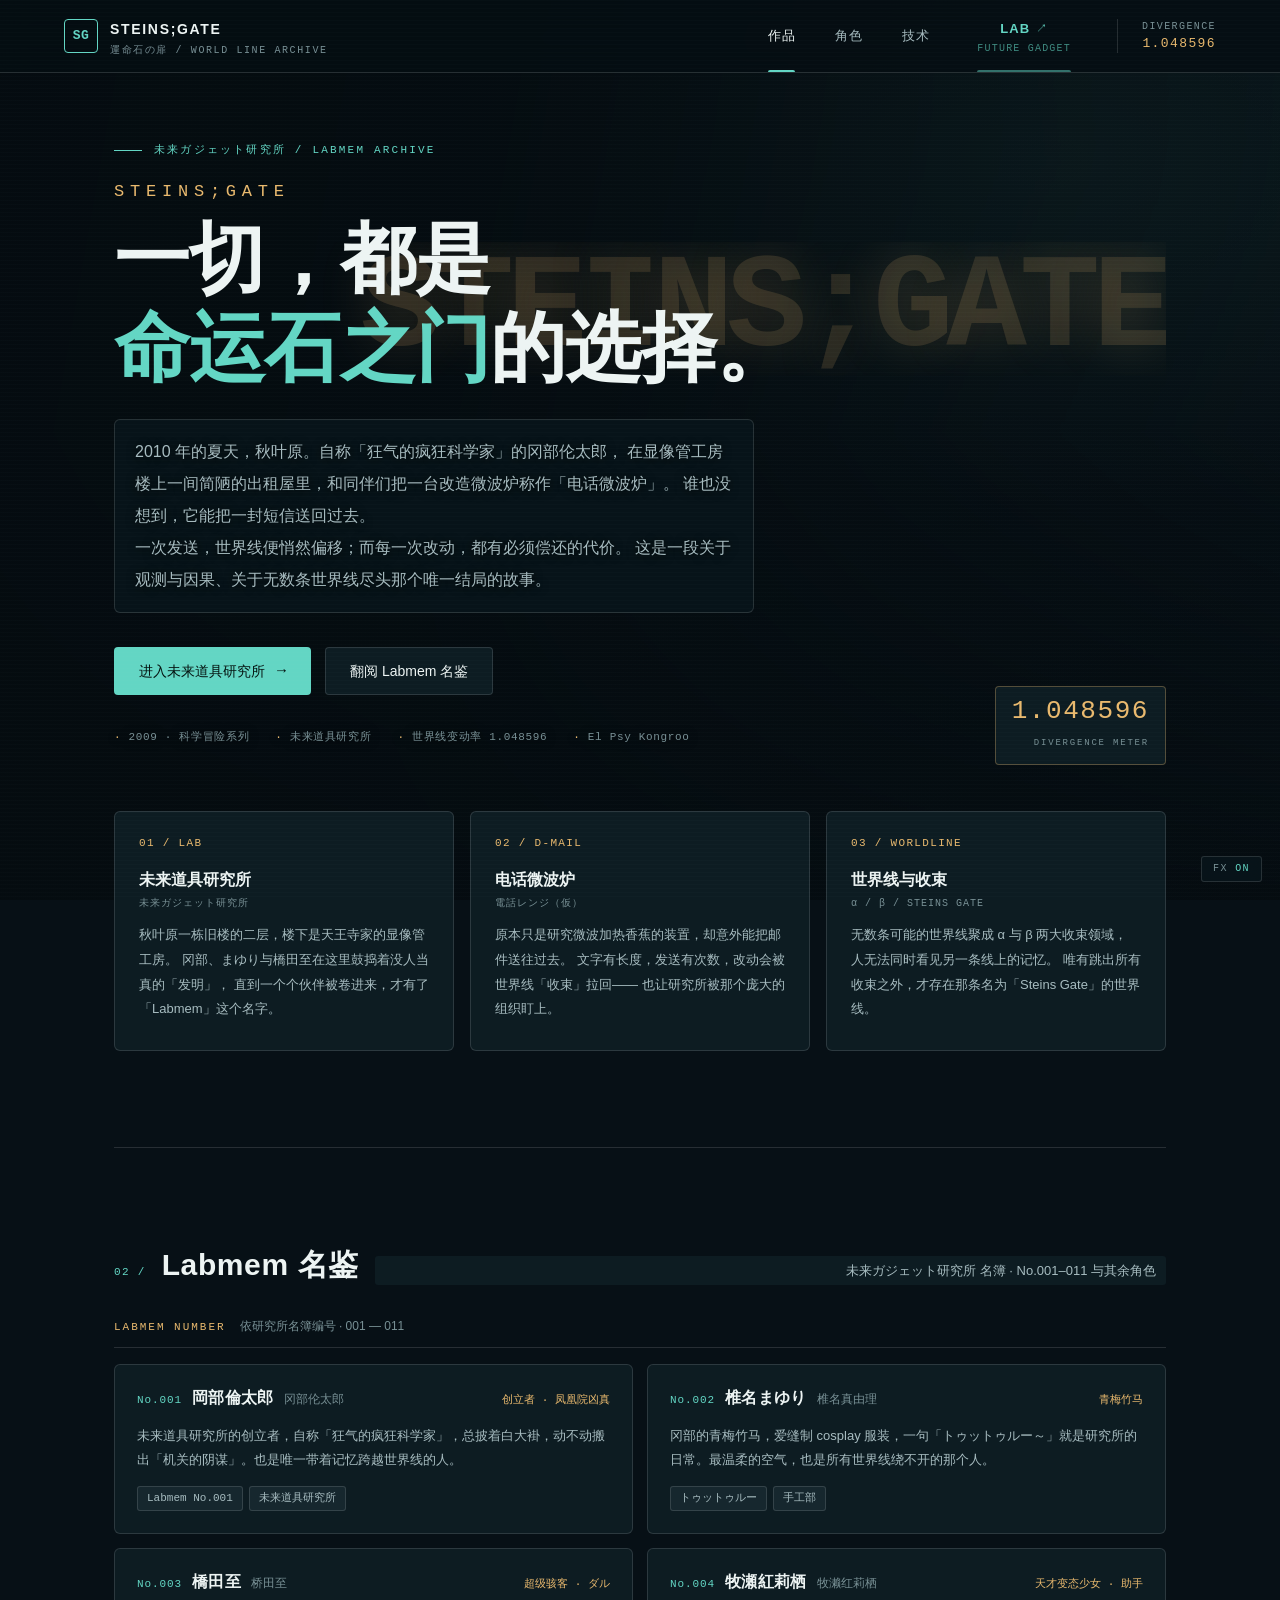
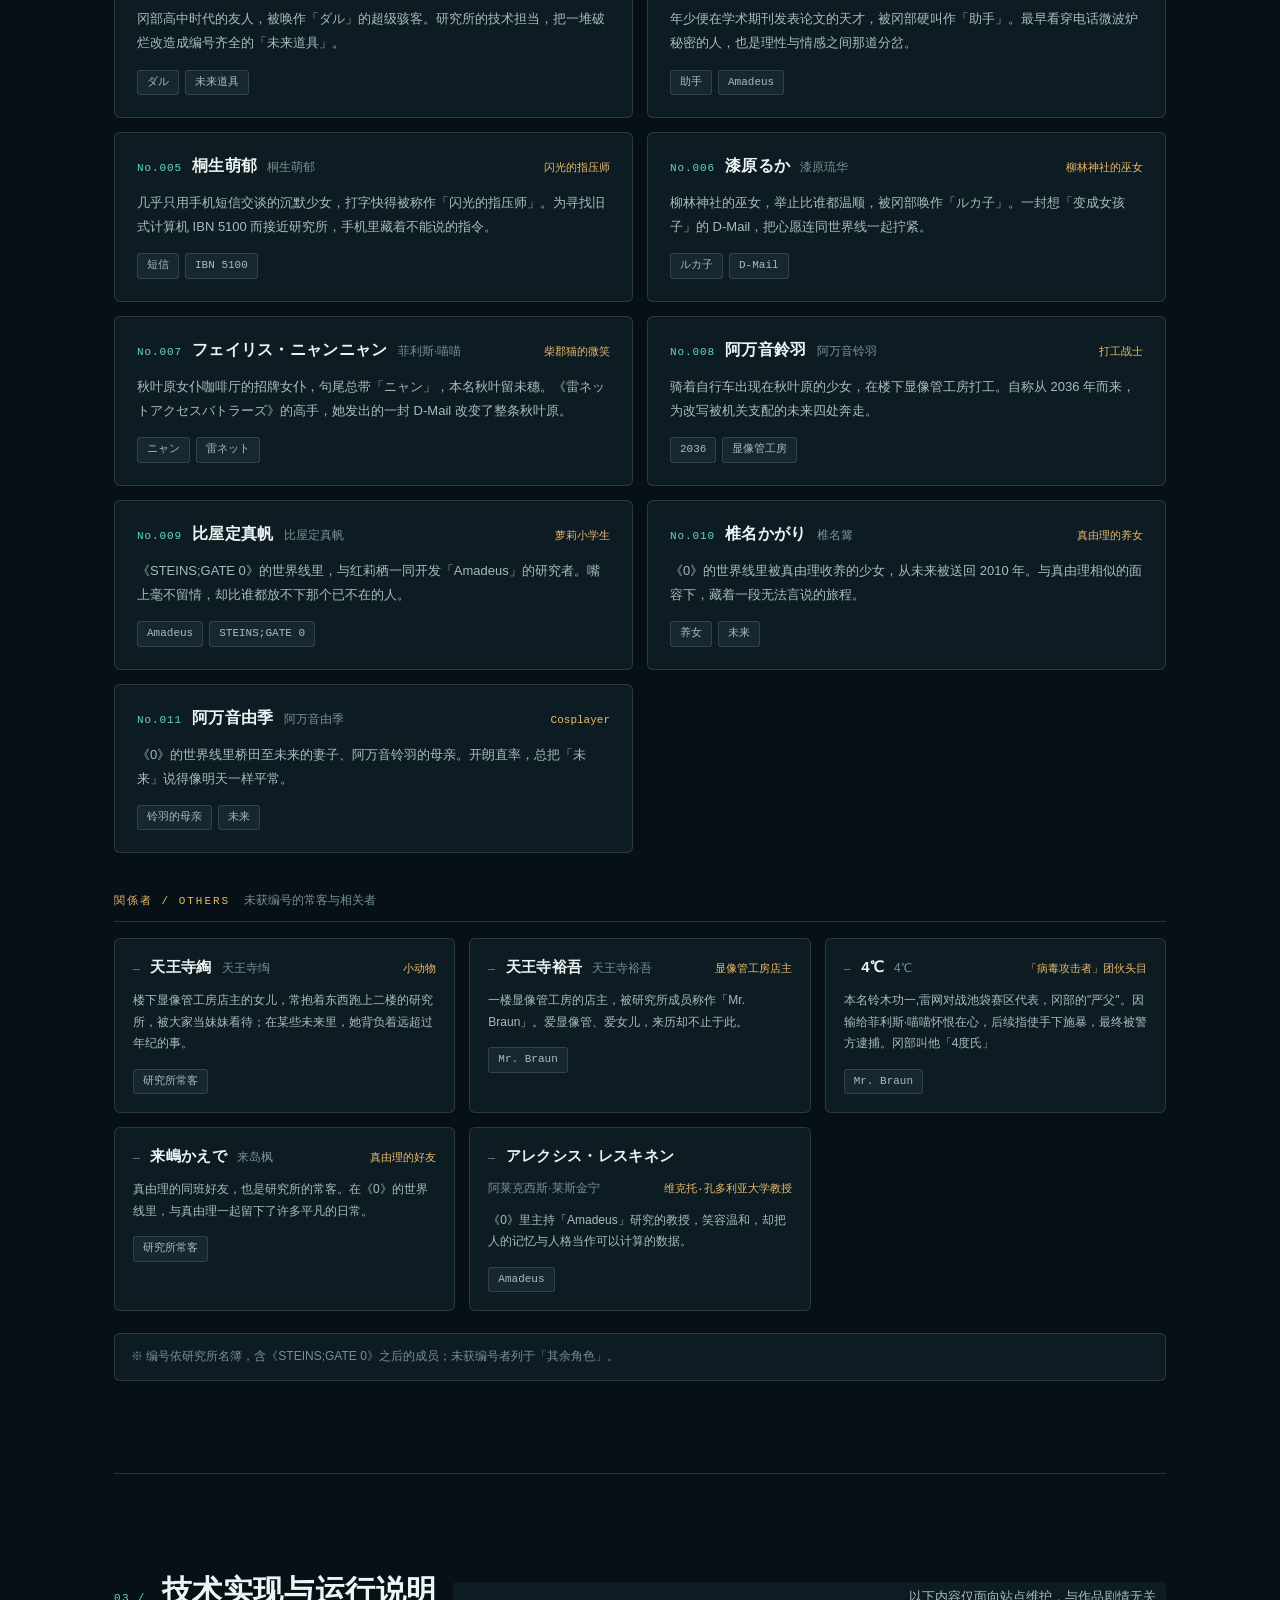
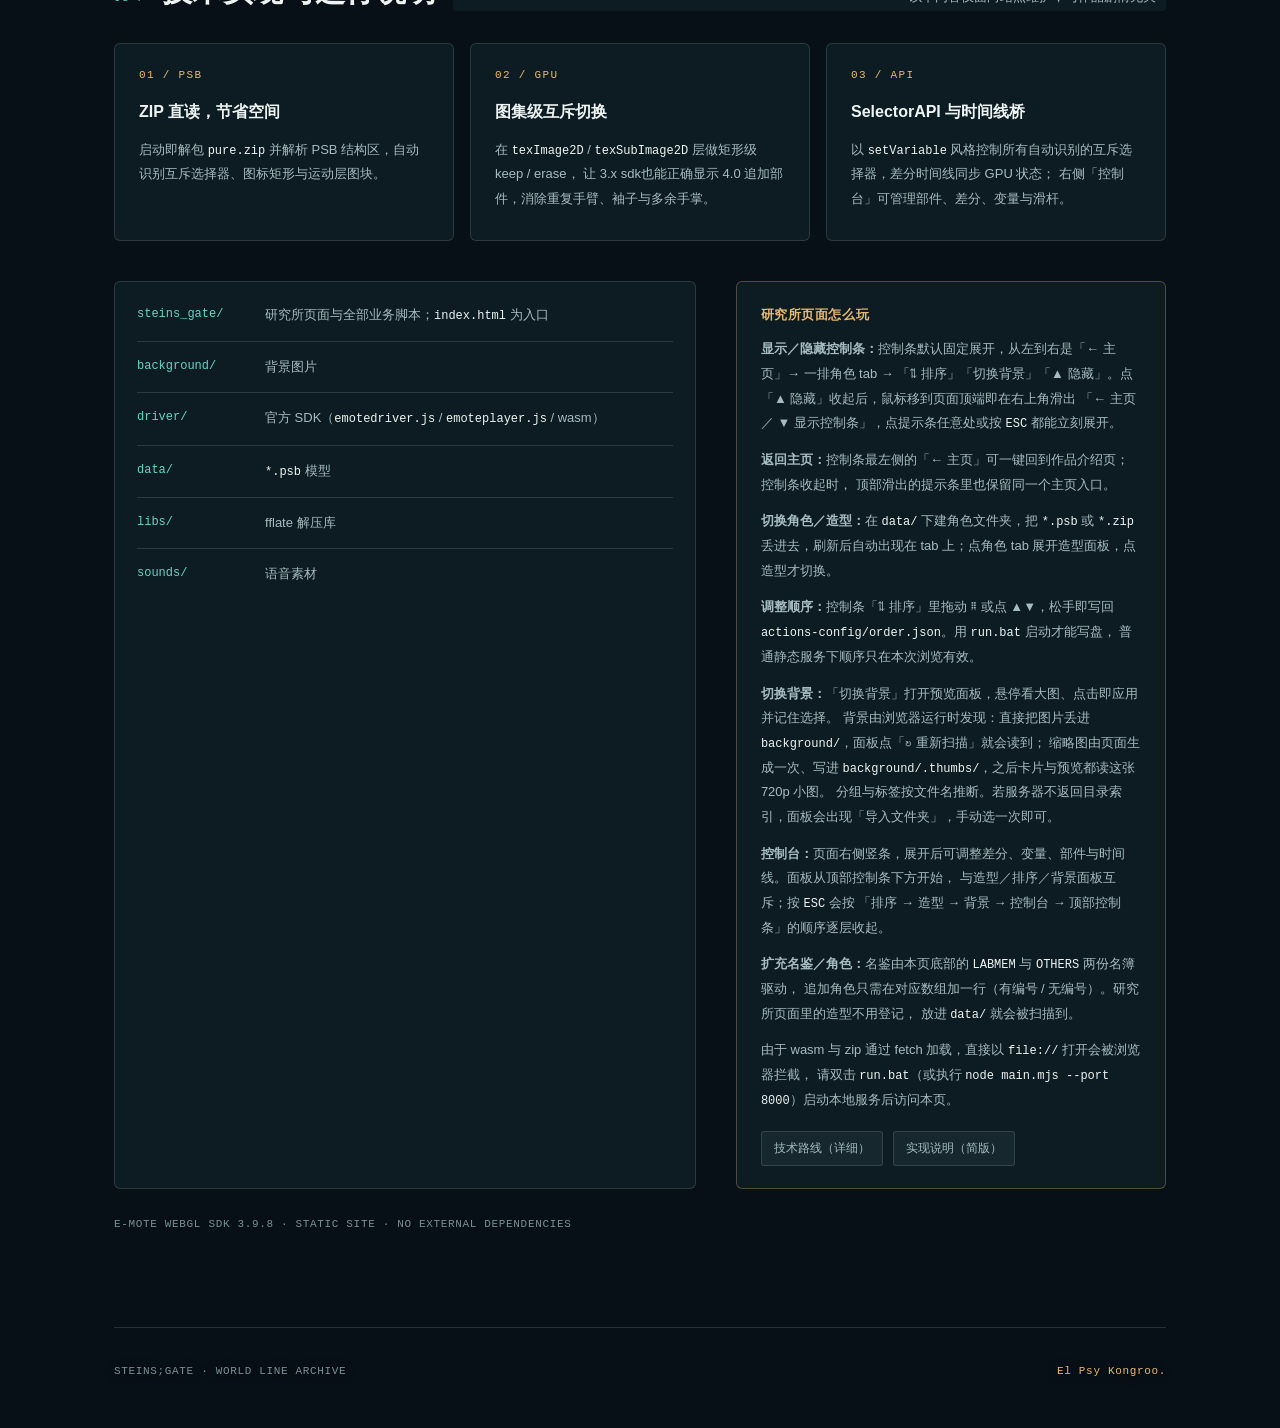
==== index.html @ 82cb4f20 "feat: 本地 Node 服务与背景磁盘缩略图，排序改为自动写盘 - 新增 main.mjs（零依赖）与 run.bat：静态托管 + GET/PUT /api/order、   GET /api/" ====
<!DOCTYPE html>
<html lang="zh-CN">
<head>
<meta charset="utf-8">
<meta name="viewport" content="width=device-width, initial-scale=1.0, viewport-fit=cover">
<meta name="description" content="STEINS;GATE 命运石之门 —— 未来道具研究所、世界线，与 Labmem 们的角色档案。">
<title>STEINS;GATE · 命运石之门 角色档案</title>
<link rel="icon" href="favicon.ico">
<link rel="stylesheet" href="static/css/style.css">
<link rel="stylesheet" href="static/css/fx.css">
</head>
<body>
<div class="backdrop" aria-hidden="true"></div>

<div class="shell">
  <header class="topbar">
    <a class="brand" href="#overview" aria-label="返回作品首页">
      <span class="brand-mark">SG</span>
      <span>
        <span class="brand-name">STEINS;GATE</span>
        <span class="brand-sub">運命石の扉 / WORLD LINE ARCHIVE</span>
      </span>
    </a>

    <nav class="tabs" aria-label="主导航">
      <a class="tab is-active" href="#overview" data-section="overview" aria-current="page">作品</a>
      <a class="tab" href="#characters" data-section="characters">角色</a>
      <a class="tab" href="#tech" data-section="tech">技术</a>
      <a class="tab tab--lab" href="steins_gate/index.html" title="推开门，走进未来道具研究所">
        <span class="tab-main">LAB <span class="arrow" aria-hidden="true">&#8599;</span></span>
        <span class="tab-en">FUTURE GADGET</span>
      </a>
    </nav>

    <div class="divergence" aria-hidden="true">DIVERGENCE<b>1.048596</b></div>
  </header>

  <main>
    <!-- ============ 作品 ============ -->
    <section id="overview" aria-labelledby="hero-title">
      <div class="hero">
        <div class="eyebrow">未来ガジェット研究所 / LABMEM ARCHIVE</div>
        <h1 id="hero-title"><span class="jp">STEINS;GATE</span>一切，都是<br><em>命运石之门</em>的选择。</h1>
        <p class="hero-lead">
          2010 年的夏天，秋叶原。自称「狂气的疯狂科学家」的冈部伦太郎，
          在显像管工房楼上一间简陋的出租屋里，和同伴们把一台改造微波炉称作「电话微波炉」。
          谁也没想到，它能把一封短信送回过去。<br>
          一次发送，世界线便悄然偏移；而每一次改动，都有必须偿还的代价。
          这是一段关于观测与因果、关于无数条世界线尽头那个唯一结局的故事。
        </p>
        <div class="hero-actions">
          <a class="btn btn-primary" href="steins_gate/index.html">
            进入未来道具研究所 <span class="arrow" aria-hidden="true">&#8594;</span>
          </a>
          <a class="btn btn-ghost" href="#characters">翻阅 Labmem 名鉴</a>
        </div>
        <div class="hero-meta">
          <span>2009 · 科学冒险系列</span><span>未来道具研究所</span>
          <span>世界线变动率 1.048596</span><span>El Psy Kongroo</span>
        </div>
        <div class="div-meter" aria-hidden="true"><b>1.048596</b><span>DIVERGENCE METER</span></div>
      </div>

      <div class="worldview" aria-label="世界观">
        <article class="card">
          <div class="card-no">01 / LAB</div>
          <h3>未来道具研究所</h3>
          <span class="jp-sub">未来ガジェット研究所</span>
          <p>秋叶原一栋旧楼的二层，楼下是天王寺家的显像管工房。
             冈部、まゆり与橋田至在这里鼓捣着没人当真的「发明」，
             直到一个个伙伴被卷进来，才有了「Labmem」这个名字。</p>
        </article>
        <article class="card">
          <div class="card-no">02 / D-MAIL</div>
          <h3>电话微波炉</h3>
          <span class="jp-sub">電話レンジ（仮）</span>
          <p>原本只是研究微波加热香蕉的装置，却意外能把邮件送往过去。
             文字有长度，发送有次数，改动会被世界线「收束」拉回——
             也让研究所被那个庞大的组织盯上。</p>
        </article>
        <article class="card">
          <div class="card-no">03 / WORLDLINE</div>
          <h3>世界线与收束</h3>
          <span class="jp-sub">α / β / STEINS GATE</span>
          <p>无数条可能的世界线聚成 α 与 β 两大收束领域，
             人无法同时看见另一条线上的记忆。
             唯有跳出所有收束之外，才存在那条名为「Steins Gate」的世界线。</p>
        </article>
      </div>
    </section>

    <!-- ============ 角色名鉴：Labmem Number + 其余角色 ============ -->
    <section id="characters" class="block" aria-labelledby="characters-title">
      <div class="sec-head">
        <span class="sec-idx">02 /</span>
        <h2 id="characters-title">Labmem 名鉴</h2>
        <p>未来ガジェット研究所 名簿 · No.001–011 与其余角色</p>
      </div>

      <div class="roster-group"><b>LABMEM NUMBER</b><span>依研究所名簿编号 · 001 — 011</span></div>
      <div class="roster" id="roster-labmem"></div>

      <div class="roster-group"><b>関係者 / OTHERS</b><span>未获编号的常客与相关者</span></div>
      <div class="roster roster--others" id="roster-others"></div>

      <p class="roster-note">※ 编号依研究所名簿，含《STEINS;GATE 0》之后的成员；未获编号者列于「其余角色」。</p>
      <noscript><p class="roster-note">名鉴需启用 JavaScript 才能展开。</p></noscript>
    </section>

    <!-- ============ 技术（站点说明全部集中在这里） ============ -->
    <section id="tech" class="block" aria-labelledby="tech-title">
      <div class="sec-head">
        <span class="sec-idx">03 /</span>
        <h2 id="tech-title">技术实现与运行说明</h2>
        <p>以下内容仅面向站点维护，与作品剧情无关</p>
      </div>

      <div class="tech-cards" aria-label="实现要点">
        <article class="card">
          <div class="card-no">01 / PSB</div>
          <h3>ZIP 直读，节省空间</h3>
          <p>启动即解包 <code>pure.zip</code> 并解析 PSB 结构区，自动识别互斥选择器、图标矩形与运动层图块。</p>
        </article>
        <article class="card">
          <div class="card-no">02 / GPU</div>
          <h3>图集级互斥切换</h3>
          <p>在 <code>texImage2D</code> / <code>texSubImage2D</code> 层做矩形级 keep / erase，
             让 3.x sdk也能正确显示 4.0 追加部件，消除重复手臂、袖子与多余手掌。</p>
        </article>
        <article class="card">
          <div class="card-no">03 / API</div>
          <h3>SelectorAPI 与时间线桥</h3>
          <p>以 <code>setVariable</code> 风格控制所有自动识别的互斥选择器，差分时间线同步 GPU 状态；
             右侧「控制台」可管理部件、差分、变量与滑杆。</p>
        </article>
      </div>

      <div class="tech-grid">
        <ul class="tech-list">
          <li><b>steins_gate/</b><span>研究所页面与全部业务脚本；<code>index.html</code> 为入口</span></li>
          <li><b>background/</b><span>背景图片</span></li>
          <li><b>driver/</b><span>官方 SDK（<code>emotedriver.js</code> / <code>emoteplayer.js</code> / wasm）</span></li>
          <li><b>data/</b><span><code>*.psb</code> 模型</span></li>
          <li><b>libs/</b><span>fflate 解压库</span></li>
          <li><b>sounds/</b><span>语音素材</span></li>
        </ul>
        <div class="note">
          <h3>研究所页面怎么玩</h3>
          <p><b>显示／隐藏控制条：</b>控制条默认固定展开，从左到右是「← 主页」→ 一排角色 tab →
            「⇅ 排序」「切换背景」「▲ 隐藏」。点「▲ 隐藏」收起后，鼠标移到页面顶端即在右上角滑出
            「← 主页 ／ ▼ 显示控制条」，点提示条任意处或按 <code>ESC</code> 都能立刻展开。</p>
          <p><b>返回主页：</b>控制条最左侧的「← 主页」可一键回到作品介绍页；控制条收起时，
             顶部滑出的提示条里也保留同一个主页入口。</p>
          <p><b>切换角色／造型：</b>在 <code>data/</code> 下建角色文件夹，把 <code>*.psb</code> 或 <code>*.zip</code>
             丢进去，刷新后自动出现在 tab 上；点角色 tab 展开造型面板，点造型才切换。</p>
          <p><b>调整顺序：</b>控制条「⇅ 排序」里拖动 ⠿ 或点 ▲▼，松手即写回
             <code>actions-config/order.json</code>。用 <code>run.bat</code> 启动才能写盘，
             普通静态服务下顺序只在本次浏览有效。</p>
          <p><b>切换背景：</b>「切换背景」打开预览面板，悬停看大图、点击即应用并记住选择。
             背景由浏览器运行时发现：直接把图片丢进 <code>background/</code>，面板点「↻ 重新扫描」就会读到；
             缩略图由页面生成一次、写进 <code>background/.thumbs/</code>，之后卡片与预览都读这张 720p 小图。
             分组与标签按文件名推断。若服务器不返回目录索引，面板会出现「导入文件夹」，手动选一次即可。</p>
          <p><b>控制台：</b>页面右侧竖条，展开后可调整差分、变量、部件与时间线。面板从顶部控制条下方开始，
             与造型／排序／背景面板互斥；按 <code>ESC</code> 会按
             「排序 → 造型 → 背景 → 控制台 → 顶部控制条」的顺序逐层收起。</p>
          <p><b>扩充名鉴／角色：</b>名鉴由本页底部的 <code>LABMEM</code> 与 <code>OTHERS</code> 两份名簿驱动，
             追加角色只需在对应数组加一行（有编号 / 无编号）。研究所页面里的造型不用登记，
             放进 <code>data/</code> 就会被扫描到。</p>
          <p>由于 wasm 与 zip 通过 fetch 加载，直接以 <code>file://</code> 打开会被浏览器拦截，
             请双击 <code>run.bat</code>（或执行 <code>node main.mjs --port 8000</code>）启动本地服务后访问本页。</p>
          <div class="doc-links">
            <a href="./docs/手臂姿势修复技术路线.md">技术路线（详细）</a>
            <a href="./docs/手臂姿势切换实现说明.md">实现说明（简版）</a>
          </div>
        </div>
      </div>
      <p class="tech-sign">E-MOTE WEBGL SDK 3.9.8 · STATIC SITE · NO EXTERNAL DEPENDENCIES</p>
    </section>
  </main>

  <footer>
    <span>STEINS;GATE · WORLD LINE ARCHIVE</span>
    <span class="quote">El Psy Kongroo.</span>
  </footer>
</div>


<!-- AMV 剪辑风格动效层：aria-hidden + pointer-events:none，不参与布局、不覆盖导航。
     不含任何页面加载即播放的闪帧 / 快切，刷新后画面保持静止。 -->
<div class="sg-fx" aria-hidden="true">
  <div class="sg-fx__scan"></div>
  <div class="sg-fx__beam"></div>
  <div class="sg-fx__loopword">WORLD LINE SHIFT // SIGNAL UNSTABLE</div>
</div>
<button class="sg-fx-toggle" id="sg-fx-toggle" type="button" aria-pressed="false"
        title="切换 FX 动效：关 / 开">FX <span>OFF</span></button>

<script src="static/js/main.js"></script>
<script src="static/js/fx.js"></script>
</body>
</html>
---- static/css/style.css ----
:root {
    --bg: #071016;
    --text: #edf4f3;
    --muted: #a7bcc0;
    --dim: #789095;
    --line: rgba(255, 255, 255, .13);
    --panel: #0d1c22;
    --panel-hover: #162b34;
    --accent: #63d6c4;
    --gold: #e9b96e;
    --mono: ui-monospace, SFMono-Regular, Consolas, "Liberation Mono", monospace;
    --sans: -apple-system, BlinkMacSystemFont, "Segoe UI", "PingFang SC", "Microsoft YaHei", sans-serif;
  }

  * { margin: 0; padding: 0; box-sizing: border-box; }
  html { scroll-behavior: smooth; }
  body {
    min-height: 100vh;
    background: var(--bg);
    color: var(--text);
    font-family: var(--sans);
    -webkit-font-smoothing: antialiased;
    line-height: 1.65;
  }
  a { color: inherit; text-decoration: none; }
  :focus-visible { outline: 2px solid var(--accent); outline-offset: 4px; border-radius: 3px; }

  /* 背景：未来道具研究所 */
  .backdrop { position: fixed; inset: 0; z-index: 0; pointer-events: none;
    background: url('../../steins_gate/background/background.jpg') center center / cover no-repeat; }
  .backdrop::after { content: ""; position: absolute; inset: 0;
    background:
      linear-gradient(100deg, rgba(5, 12, 16, .96) 0%, rgba(5, 12, 16, .89) 36%,
                      rgba(5, 12, 16, .58) 68%, rgba(5, 12, 16, .32) 100%),
      linear-gradient(to bottom, transparent 48%, rgba(5, 12, 16, .76) 100%),
      radial-gradient(1000px 560px at 82% 18%, rgba(99, 214, 196, .10), transparent 62%); }
  .shell { position: relative; z-index: 1; }

  /* ---------- 顶部导航 ---------- */
  .topbar {
    position: sticky; top: 0; z-index: 10;
    display: flex; align-items: center; gap: 28px;
    min-height: 72px; padding: 0 clamp(20px, 5vw, 64px);
    border-bottom: 1px solid var(--line);
    background: rgba(6, 14, 19, .82);
    backdrop-filter: blur(16px); -webkit-backdrop-filter: blur(16px);
  }
  .brand { display: flex; align-items: center; gap: 12px; flex: none; }
  .brand-mark {
    display: grid; place-items: center; width: 34px; height: 34px;
    border: 1px solid var(--accent); border-radius: 4px;
    color: var(--accent); font: 600 13px/1 var(--mono); letter-spacing: .04em;
  }
  .brand-name { font: 600 14px/1.15 var(--sans); letter-spacing: .12em; }
  .brand-sub { display: block; margin-top: 3px; color: var(--dim);
    font: 400 10px/1 var(--mono); letter-spacing: .16em; }

  .tabs { display: flex; align-items: stretch; gap: 4px; margin-left: auto; height: 72px; }
  .tab {
    position: relative; display: inline-flex; align-items: center; gap: 8px;
    padding: 0 18px; color: var(--muted); font-size: 13px; letter-spacing: .04em;
    white-space: nowrap; transition: color .2s ease, background .2s ease;
  }
  .tab:hover { color: var(--text); background: rgba(255, 255, 255, .045); }
  .tab.is-active { color: var(--text); }
  .tab.is-active::after {
    content: ""; position: absolute; left: 18px; right: 18px; bottom: 0; height: 2px;
    background: var(--accent); border-radius: 2px 2px 0 0;
  }
  .tab-en { font: 400 10px/1 var(--mono); letter-spacing: .1em; color: var(--dim); }
  /* LAB 入口：与「作品 / 角色 / 技术」同规格（全高、同 padding），
     英文副标作为小字放在 LAB 下方，仅用配色与底边区分，不再做成小胶囊按钮 */
  .tab--lab {
    margin-left: 8px; flex-direction: column; justify-content: center; gap: 4px;
    color: var(--accent);
  }
  .tab--lab::after {
    content: ""; position: absolute; left: 18px; right: 18px; bottom: 0; height: 2px;
    background: var(--accent); opacity: .5; border-radius: 2px 2px 0 0;
  }
  .tab--lab:hover { color: var(--accent); background: rgba(99, 214, 196, .09); }
  .tab--lab:hover::after { opacity: 1; }
  .tab--lab .tab-main { display: inline-flex; align-items: center; gap: 6px;
    font-size: 13px; font-weight: 600; letter-spacing: .08em; }
  .tab--lab .tab-en { color: rgba(99, 214, 196, .62); letter-spacing: .12em; }
  .tab--lab:hover .tab-en { color: rgba(99, 214, 196, .9); }
  .tab--lab .arrow { font: 400 11px/1 var(--mono); }
  .divergence { flex: none; padding-left: 24px; border-left: 1px solid var(--line);
    color: var(--dim); font: 400 10px/1.5 var(--mono); letter-spacing: .14em; text-align: right; }
  .divergence b { display: block; color: var(--gold); font-weight: 500; font-size: 13px; }

  /* ---------- 布局 ---------- */
  main { max-width: 1180px; margin: 0 auto; padding: 0 clamp(20px, 5vw, 64px); }
  section { scroll-margin-top: 96px; }
  .sec-head { display: flex; align-items: baseline; gap: 16px; flex-wrap: wrap; margin-bottom: 28px; }
  .sec-idx { color: var(--accent); font: 500 11px/1 var(--mono); letter-spacing: .12em; }
  .sec-head h2 { font-size: clamp(22px, 2.6vw, 30px); font-weight: 600; letter-spacing: .02em; }
  .sec-head p { flex: 1 1 280px; padding: 4px 10px; color: var(--muted); font-size: 13px;
    text-align: right; background: var(--panel); border-radius: 3px; }

  /* ---------- Hero ---------- */
  .hero { position: relative; min-height: min(74vh, 720px); display: flex; flex-direction: column;
    justify-content: center; padding: 72px 0 64px; }
  /* 黄色 STEINS;GATE 背景水印：沿袭旧版大号金色变动率数字的低透明度辉光 */
  .hero::before {
    content: "STEINS;GATE";
    position: absolute; left: 0; right: 0; top: 32%; transform: translateY(-50%);
    text-align: right; white-space: nowrap; overflow: hidden;
    font: 700 clamp(56px, 10.5vw, 152px)/1 var(--mono); letter-spacing: -.055em;
    color: rgba(233, 185, 110, .14);
    text-shadow: 0 0 52px rgba(233, 185, 110, .2);
    pointer-events: none; user-select: none; z-index: 0;
  }
  .hero > * { position: relative; z-index: 1; }
  @media (max-width: 720px) {
    .hero::before { top: 36%; font-size: clamp(40px, 12vw, 68px); color: rgba(233, 185, 110, .11); }
  }
  .eyebrow { display: flex; align-items: center; gap: 12px; margin-bottom: 24px;
    color: var(--accent); font: 500 11px/1 var(--mono); letter-spacing: .2em; }
  .eyebrow::before { content: ""; width: 28px; height: 1px; background: var(--accent); }
  .hero h1 { max-width: 780px; font-size: clamp(38px, 6.2vw, 76px); line-height: 1.18;
    font-weight: 650; letter-spacing: -.01em; }
  .hero h1 em { font-style: normal; color: var(--accent); }
  .hero h1 .jp { display: block; margin-bottom: 10px; color: var(--gold);
    font: 500 clamp(13px, 1.5vw, 17px)/1.4 var(--mono); letter-spacing: .34em; }
  .hero-lead { max-width: 640px; margin-top: 26px; color: var(--muted);
    font-size: clamp(14px, 1.4vw, 16px); line-height: 2;
    padding: 16px 20px; border: 1px solid var(--line); border-radius: 6px;
    background: rgba(9, 21, 27, .88); text-shadow: 0 1px 10px rgba(0, 0, 0, .9); }
  .hero-actions { display: flex; flex-wrap: wrap; gap: 14px; margin-top: 34px; }
  .btn { display: inline-flex; align-items: center; gap: 12px; min-height: 48px; padding: 0 24px;
    border: 1px solid transparent; border-radius: 4px; font-size: 14px; font-weight: 500;
    transition: transform .2s ease, background .2s ease, border-color .2s ease; }
  .btn:hover { transform: translateY(-2px); }
  .btn-primary { background: var(--accent); color: #04120f; }
  .btn-primary:hover { background: #7fe6d6; }
  .btn-ghost { border-color: var(--line); color: var(--text); background: var(--panel); }
  .btn-ghost:hover { background: var(--panel-hover); border-color: rgba(255, 255, 255, .3); }
  .btn .arrow { font: 400 15px/1 var(--mono); }
  .hero-meta { display: flex; flex-wrap: wrap; gap: 10px 26px; margin-top: 34px;
    color: var(--dim); font: 400 11px/1.6 var(--mono); letter-spacing: .06em;
    text-shadow: 0 1px 10px rgba(0, 0, 0, .9); }
  .hero-meta span::before { content: "· "; color: var(--gold); }
  .div-meter { position: absolute; right: 0; bottom: 46px; pointer-events: none;
    padding: 10px 16px; border: 1px solid rgba(233, 185, 110, .32); border-radius: 4px;
    background: var(--panel); text-align: right; user-select: none; }
  .div-meter b { display: block; color: var(--gold); font: 400 26px/1.15 var(--mono);
    letter-spacing: .06em; }
  .div-meter span { color: var(--dim); font: 400 9px/2 var(--mono); letter-spacing: .2em; }

  /* ---------- 世界观卡 ---------- */
  .worldview { display: grid; grid-template-columns: repeat(3, minmax(0, 1fr)); gap: 16px;
    padding-bottom: 96px; border-bottom: 1px solid var(--line); }
  .card { padding: 26px 24px 28px; border: 1px solid var(--line); border-radius: 6px;
    background: var(--panel); transition: background .2s ease, transform .2s ease; }
  .card:hover { background: var(--panel-hover); transform: translateY(-3px); }
  .card-no { color: var(--gold); font: 500 11px/1 var(--mono); letter-spacing: .12em; }
  .card h3 { margin: 18px 0 12px; font-size: 16px; font-weight: 600; }
  .card .jp-sub { display: block; margin: -8px 0 12px; color: var(--dim);
    font: 400 10px/1.4 var(--mono); letter-spacing: .1em; }
  .card p { color: var(--muted); font-size: 13px; line-height: 1.9; }

  /* ---------- 角色名鉴：Labmem Number + 其余角色 ---------- */
  .block { padding: 92px 0; border-bottom: 1px solid var(--line); }
  .roster-group { display: flex; align-items: baseline; gap: 14px; flex-wrap: wrap;
    margin: 4px 0 16px; padding-bottom: 10px; border-bottom: 1px solid var(--line); }
  .roster-group b { color: var(--gold); font: 500 11px/1 var(--mono); letter-spacing: .18em; }
  .roster-group span { color: var(--dim); font-size: 12px; }
  .roster { display: grid; grid-template-columns: repeat(2, minmax(0, 1fr)); gap: 14px;
    margin-bottom: 38px; }
  .roster--others { grid-template-columns: repeat(3, minmax(0, 1fr)); margin-bottom: 22px; }
  .chara { position: relative; padding: 20px 22px 22px;
    border: 1px solid var(--line); border-radius: 6px; background: var(--panel); }
  .chara-head { display: flex; align-items: baseline; gap: 10px; flex-wrap: wrap; }
  .chara-no { color: var(--accent); font: 500 11px/1 var(--mono); letter-spacing: .08em; }
  .chara-no.is-other { color: var(--dim); }
  .chara-name { font-size: 16px; font-weight: 600; letter-spacing: .02em; }
  .chara-cn { color: var(--dim); font-size: 12px; }
  .chara-role { margin-left: auto; color: var(--gold);
    font: 400 11px/1.8 var(--mono); }
  .chara p { margin-top: 12px; color: var(--muted); font-size: 13px; line-height: 1.85; }
  .chara--compact { padding: 16px 18px 18px; }
  .chara--compact .chara-name { font-size: 15px; }
  .chara--compact p { font-size: 12px; line-height: 1.8; margin-top: 10px; }
  .chara-tags { display: flex; flex-wrap: wrap; gap: 6px; margin-top: 14px; }
  .chip { padding: 4px 9px; border: 1px solid var(--line); border-radius: 3px;
    color: var(--muted); font: 400 11px/1.4 var(--mono); background: #16272e; }
  .roster-note { padding: 12px 16px; border: 1px solid var(--line); border-radius: 6px;
    background: var(--panel); color: var(--dim); font-size: 12px; line-height: 1.8; }

  /* ---------- 技术区（所有技术信息集中于此） ---------- */
  .tech-cards { display: grid; grid-template-columns: repeat(3, minmax(0, 1fr)); gap: 16px;
    margin-bottom: 40px; }
  .tech-grid { display: grid; grid-template-columns: 1.15fr .85fr; gap: 40px; }
  .tech-list { list-style: none; padding: 8px 22px; border: 1px solid var(--line);
    border-radius: 6px; background: var(--panel); }
  .tech-list li { display: flex; gap: 16px; padding: 14px 0; border-bottom: 1px solid var(--line);
    font-size: 13px; }
  .tech-list li:last-child { border-bottom: none; }
  .tech-list b { flex: none; width: 112px; color: var(--accent); font: 500 12px/1.8 var(--mono); }
  .tech-list span { color: var(--muted); }
  .tech-list code { color: var(--text); font: 400 12px/1.8 var(--mono); }
  .note { padding: 22px 24px; border: 1px solid rgba(233, 185, 110, .3); border-radius: 6px;
    background: var(--panel); }
  .note h3 { color: var(--gold); font-size: 13px; font-weight: 600; letter-spacing: .04em; }
  .note p { margin-top: 12px; color: var(--muted); font-size: 13px; line-height: 1.9; }
  .note code, .card code { color: var(--text); font: 400 12px/1.8 var(--mono); }
  .doc-links { display: flex; flex-wrap: wrap; gap: 10px; margin-top: 18px; }
  .doc-links a { padding: 7px 12px; border: 1px solid var(--line); border-radius: 3px;
    color: var(--muted); font-size: 12px; background: #16272e;
    transition: color .2s ease, border-color .2s ease; }
  .doc-links a:hover { color: var(--accent); border-color: rgba(99, 214, 196, .5); }
  .tech-sign { margin-top: 26px; color: var(--dim);
    font: 400 11px/1.8 var(--mono); letter-spacing: .06em; }

  /* ---------- Footer ---------- */
  footer { display: flex; flex-wrap: wrap; gap: 12px 30px; justify-content: space-between;
    max-width: 1180px; margin: 0 auto; padding: 34px clamp(20px, 5vw, 64px) 46px;
    color: var(--dim); font: 400 11px/1.8 var(--mono); letter-spacing: .06em;
    text-shadow: 0 1px 10px rgba(0, 0, 0, .9); }
  footer .quote { color: var(--gold); }

  /* ---------- 动效与响应式 ---------- */
  @keyframes rise { from { opacity: 0; transform: translateY(14px); } to { opacity: 1; transform: none; } }
  .hero > * { animation: rise .65s cubic-bezier(.2, .7, .3, 1) both; }
  .hero > :nth-child(2) { animation-delay: .08s; }
  .hero > :nth-child(3) { animation-delay: .16s; }
  .hero > :nth-child(4) { animation-delay: .24s; }
  .hero > :nth-child(5) { animation-delay: .32s; }

  @media (max-width: 980px) {
    .divergence, .div-meter { display: none; }
    .worldview, .tech-cards { grid-template-columns: 1fr; }
    .roster--others { grid-template-columns: repeat(2, minmax(0, 1fr)); }
    .tech-grid { grid-template-columns: 1fr; gap: 28px; }
    .sec-head p { text-align: left; }
  }
  @media (max-width: 720px) {
    .topbar { gap: 12px; min-height: 64px; padding: 0 18px; flex-wrap: wrap; }
    .tabs { height: 52px; width: 100%; margin-left: 0; overflow-x: auto; order: 3; }
    .tab { padding: 0 13px; font-size: 12px; }
    .tab.is-active::after { left: 13px; right: 13px; }
    .tab--lab { margin-left: 4px; gap: 2px; }
    .tab--lab::after { left: 13px; right: 13px; }
    .tab--lab .tab-main { font-size: 12px; }
    .tab--lab .tab-en { font-size: 9px; }
    .brand-sub { display: none; }
    .hero { min-height: auto; padding: 64px 0 52px; }
    .roster, .roster--others { grid-template-columns: 1fr; }
    .chara-role { margin-left: 0; }
    .block { padding: 64px 0; }
    .worldview { padding-bottom: 64px; }
    section { scroll-margin-top: 128px; }
  }
  @media (prefers-reduced-motion: reduce) {
    html { scroll-behavior: auto; }
    .hero > * { animation: none; }
    * { transition-duration: .01ms !important; }
  }
---- static/css/fx.css ----
/* ============================================================
     AMV 剪辑风格动效层（纯叠加，不进入文档流、不改导航与内容结构）
     仅在 html.sg-fx-on 下生效：JS 依据 prefers-reduced-motion 与用户开关加类。
     刻意不做「页面加载即播放」的闪帧 / 快切：刷新后画面保持静止，
     效果只由用户交互触发 —— 滚动「剪入」、切章节的 RGB 分离、
     变动率数字抖动、按钮 hover 擦除。
     ============================================================ */
  .sg-fx { position: fixed; inset: 0; z-index: 6; overflow: hidden; pointer-events: none; }
  html:not(.sg-fx-on) .sg-fx { display: none; }
  .sg-fx > * { position: absolute; }

  /* CRT 扫描线 + 缓慢扫光：压到不干扰正文阅读的强度 */
  .sg-fx__scan { inset: 0; opacity: .5;
    background: repeating-linear-gradient(to bottom,
      rgba(180, 245, 240, .035) 0 1px, transparent 1px 4px); }
  .sg-fx__beam { left: 0; right: 0; top: -24vh; height: 24vh;
    background: linear-gradient(to bottom, transparent, rgba(99, 214, 196, .07), transparent);
    animation: sg-beam 9s linear infinite; }
  @keyframes sg-beam { to { transform: translateY(140vh); } }

  /* 周期性 glitch：标题 RGB 分离、金色水印错位、变动率数字抖动 */
  .sg-fx__loopword { right: clamp(18px, 5vw, 70px); bottom: 12%;
    font: 500 11px/1 var(--mono); letter-spacing: .34em;
    color: rgba(99, 214, 196, .85); opacity: 0; }
  html.sg-glitch .sg-fx__loopword { animation: sg-loopword .24s steps(1, end) both; }
  @keyframes sg-loopword {
    0%, 100% { opacity: 0; transform: translateX(10px); }
    25% { opacity: .85; transform: translateX(-4px); }
    60% { opacity: .6; transform: none; }
  }
  html.sg-glitch .hero h1 {
    text-shadow: -4px 0 rgba(255, 72, 96, .62), 4px 0 rgba(72, 224, 255, .58); }
  html.sg-glitch .hero::before { animation: sg-wm-glitch .24s steps(1, end) both; }
  @keyframes sg-wm-glitch {
    0%, 100% { transform: translateY(-50%); text-shadow: 0 0 52px rgba(233, 185, 110, .2); }
    25% { transform: translate(-8px, -50%);
          text-shadow: -8px 0 rgba(255, 72, 96, .35), 8px 0 rgba(72, 224, 255, .3); }
    60% { transform: translate(6px, -50%);
          text-shadow: 5px 0 rgba(255, 72, 96, .28), -5px 0 rgba(72, 224, 255, .24); }
  }
  html.sg-glitch .div-meter b { color: #fff;
    text-shadow: 0 0 14px rgba(233, 185, 110, .8); }

  /* 滚动「剪入」：卡片按同组顺序错峰切入，动画结束后移除类以恢复 hover 变换 */
  html.sg-fx-on .fx-reveal { opacity: 0; }
  html.sg-fx-on .fx-reveal.is-in {
    animation: sg-cut-in .5s cubic-bezier(.16, .9, .3, 1) both;
    animation-delay: var(--fx-d, 0ms); }
  @keyframes sg-cut-in {
    0% { opacity: 0; clip-path: inset(0 0 100% 0);
         transform: translate3d(-12px, 16px, 0) skewX(-1.5deg); }
    55% { opacity: 1; clip-path: inset(0 0 0 0); }
    100% { opacity: 1; clip-path: inset(0 0 0 0); transform: none; }
  }
  /* 按钮 hover 加一道横向擦除闪帧（仅按钮区域，不铺满屏幕） */
  html.sg-fx-on .btn { position: relative; overflow: hidden; }
  html.sg-fx-on .btn::after { content: ""; position: absolute; inset: 0;
    background: rgba(255, 255, 255, .32); opacity: 0; transform: translateX(-110%);
    pointer-events: none; }
  html.sg-fx-on .btn:hover::after { animation: sg-btn-sweep .32s ease-out both; }
  @keyframes sg-btn-sweep {
    0% { opacity: .55; transform: translateX(-110%); }
    100% { opacity: 0; transform: translateX(110%); }
  }

  /* 右下角开关：关 / 开 两态，默认尊重系统减少动态效果设置 */
  .sg-fx-toggle { position: fixed; right: 18px; bottom: 18px; z-index: 11;
    padding: 7px 11px; border: 1px solid var(--line); border-radius: 3px;
    background: rgba(9, 21, 27, .82); color: var(--dim); cursor: pointer;
    font: 400 10px/1 var(--mono); letter-spacing: .14em;
    -webkit-backdrop-filter: blur(8px); backdrop-filter: blur(8px);
    transition: color .2s ease, border-color .2s ease; }
  .sg-fx-toggle:hover { color: var(--accent); border-color: rgba(99, 214, 196, .5); }
  .sg-fx-toggle span { color: var(--accent); }
  .sg-fx-toggle[aria-pressed="false"] span { color: var(--dim); }
  @media (max-width: 720px) { .sg-fx-toggle { right: 12px; bottom: 12px; } }
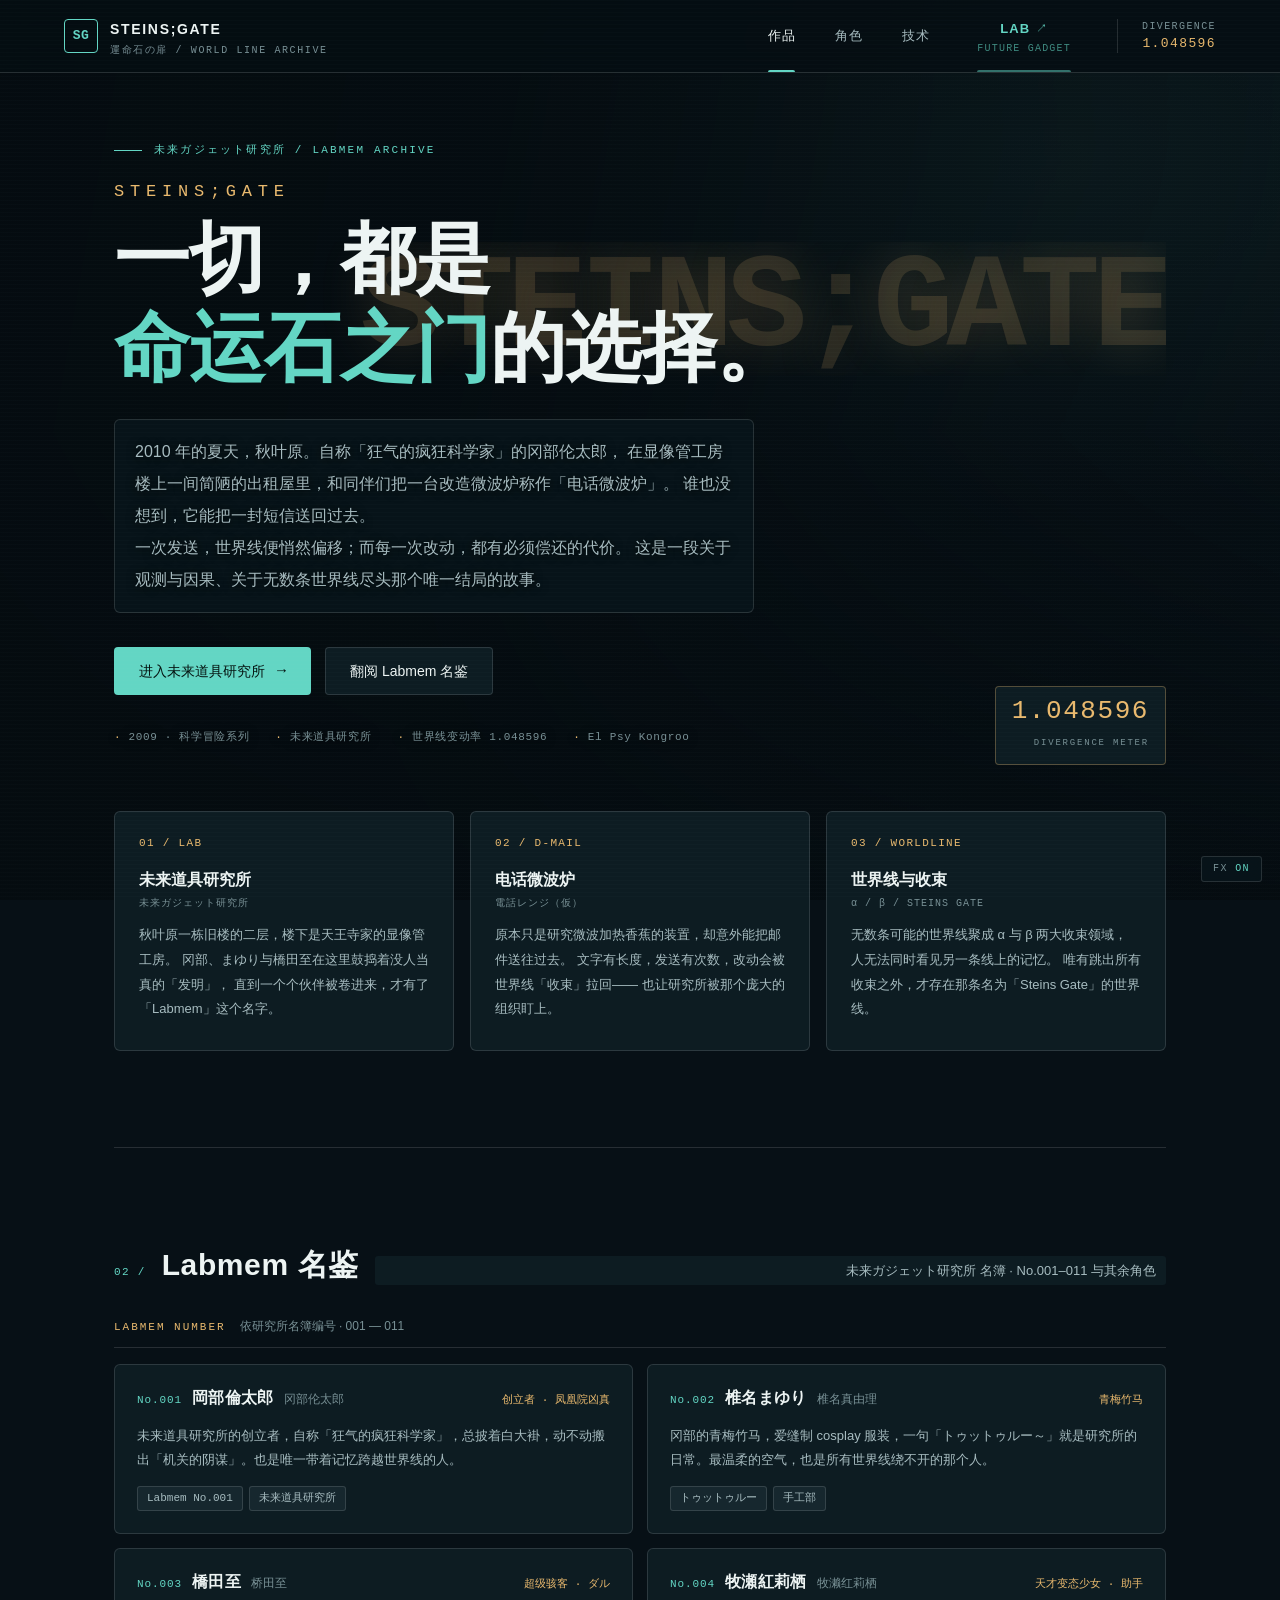
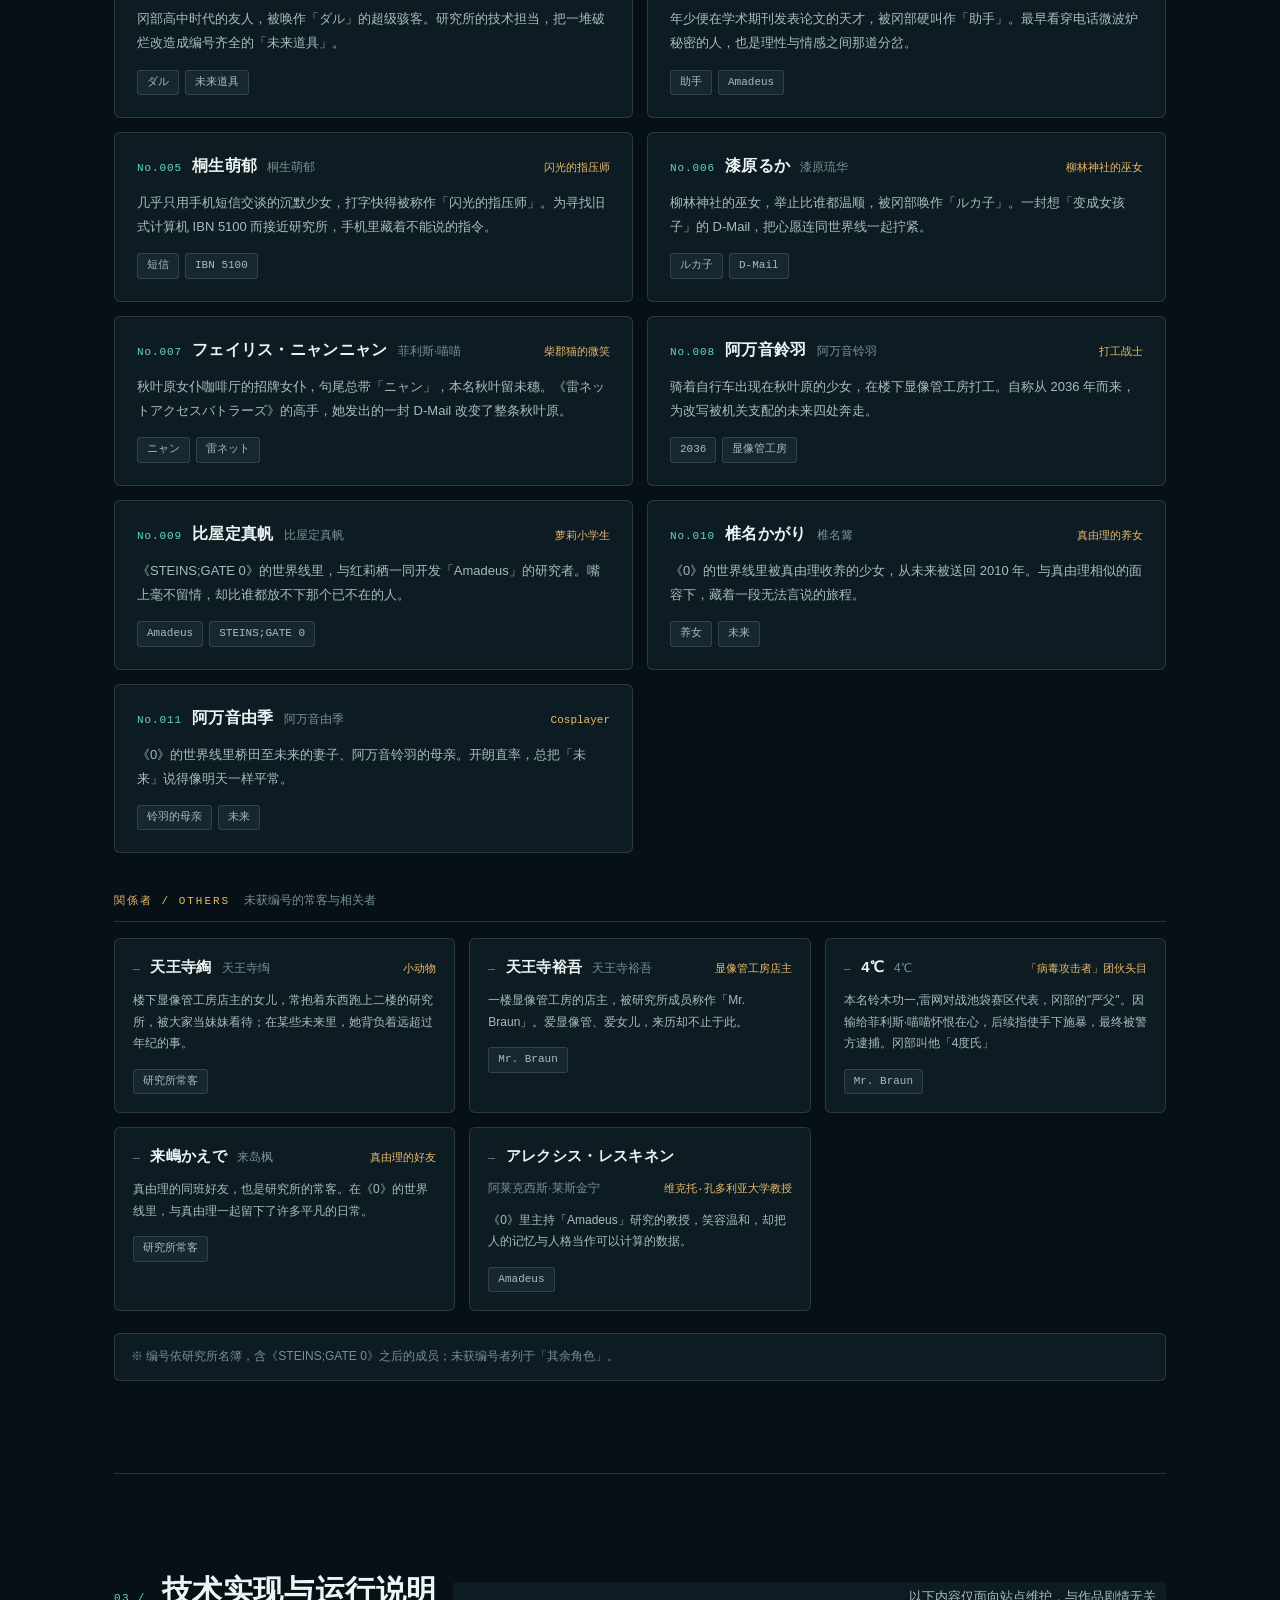
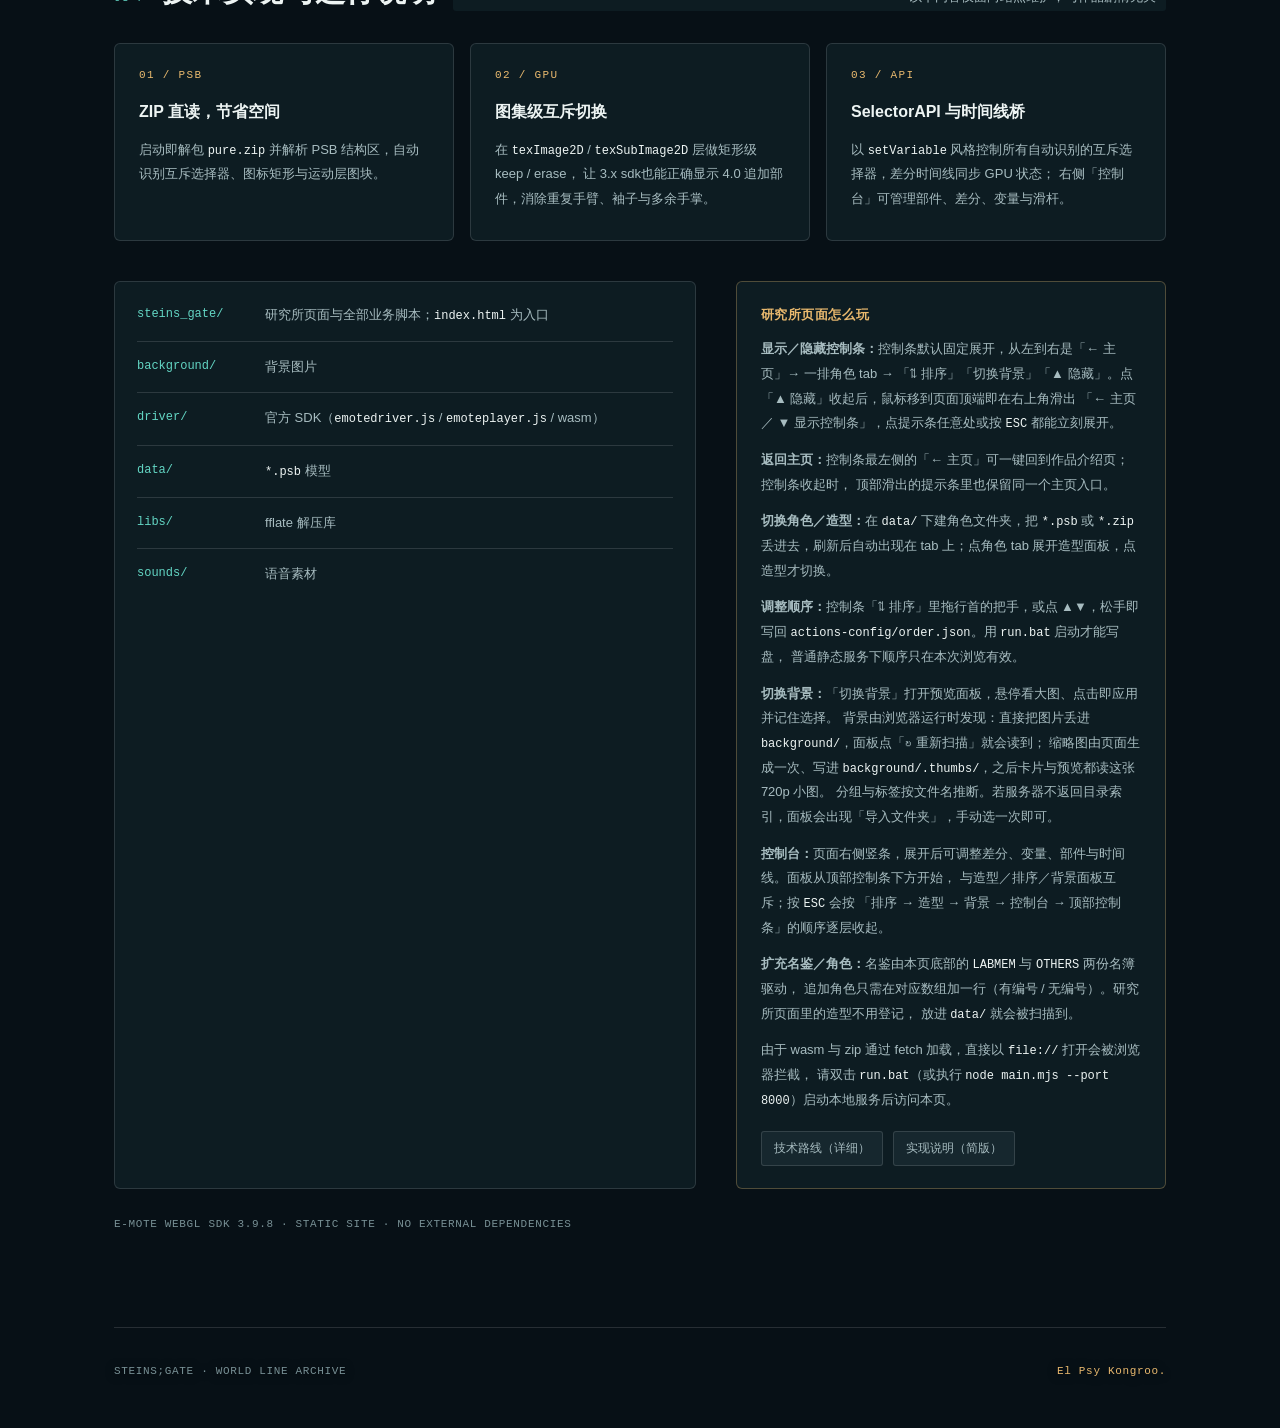
==== commit 8f14b782: "docs: 首页排序说明改为「拖行首的把手」，避开 ⠿ 字形缺失" ====
--- a/index.html
+++ b/index.html
@@ -153,7 +153,7 @@
              顶部滑出的提示条里也保留同一个主页入口。</p>
           <p><b>切换角色／造型：</b>在 <code>data/</code> 下建角色文件夹，把 <code>*.psb</code> 或 <code>*.zip</code>
              丢进去，刷新后自动出现在 tab 上；点角色 tab 展开造型面板，点造型才切换。</p>
-          <p><b>调整顺序：</b>控制条「⇅ 排序」里拖动 ⠿ 或点 ▲▼，松手即写回
+          <p><b>调整顺序：</b>控制条「⇅ 排序」里拖行首的把手，或点 ▲▼，松手即写回
              <code>actions-config/order.json</code>。用 <code>run.bat</code> 启动才能写盘，
              普通静态服务下顺序只在本次浏览有效。</p>
           <p><b>切换背景：</b>「切换背景」打开预览面板，悬停看大图、点击即应用并记住选择。
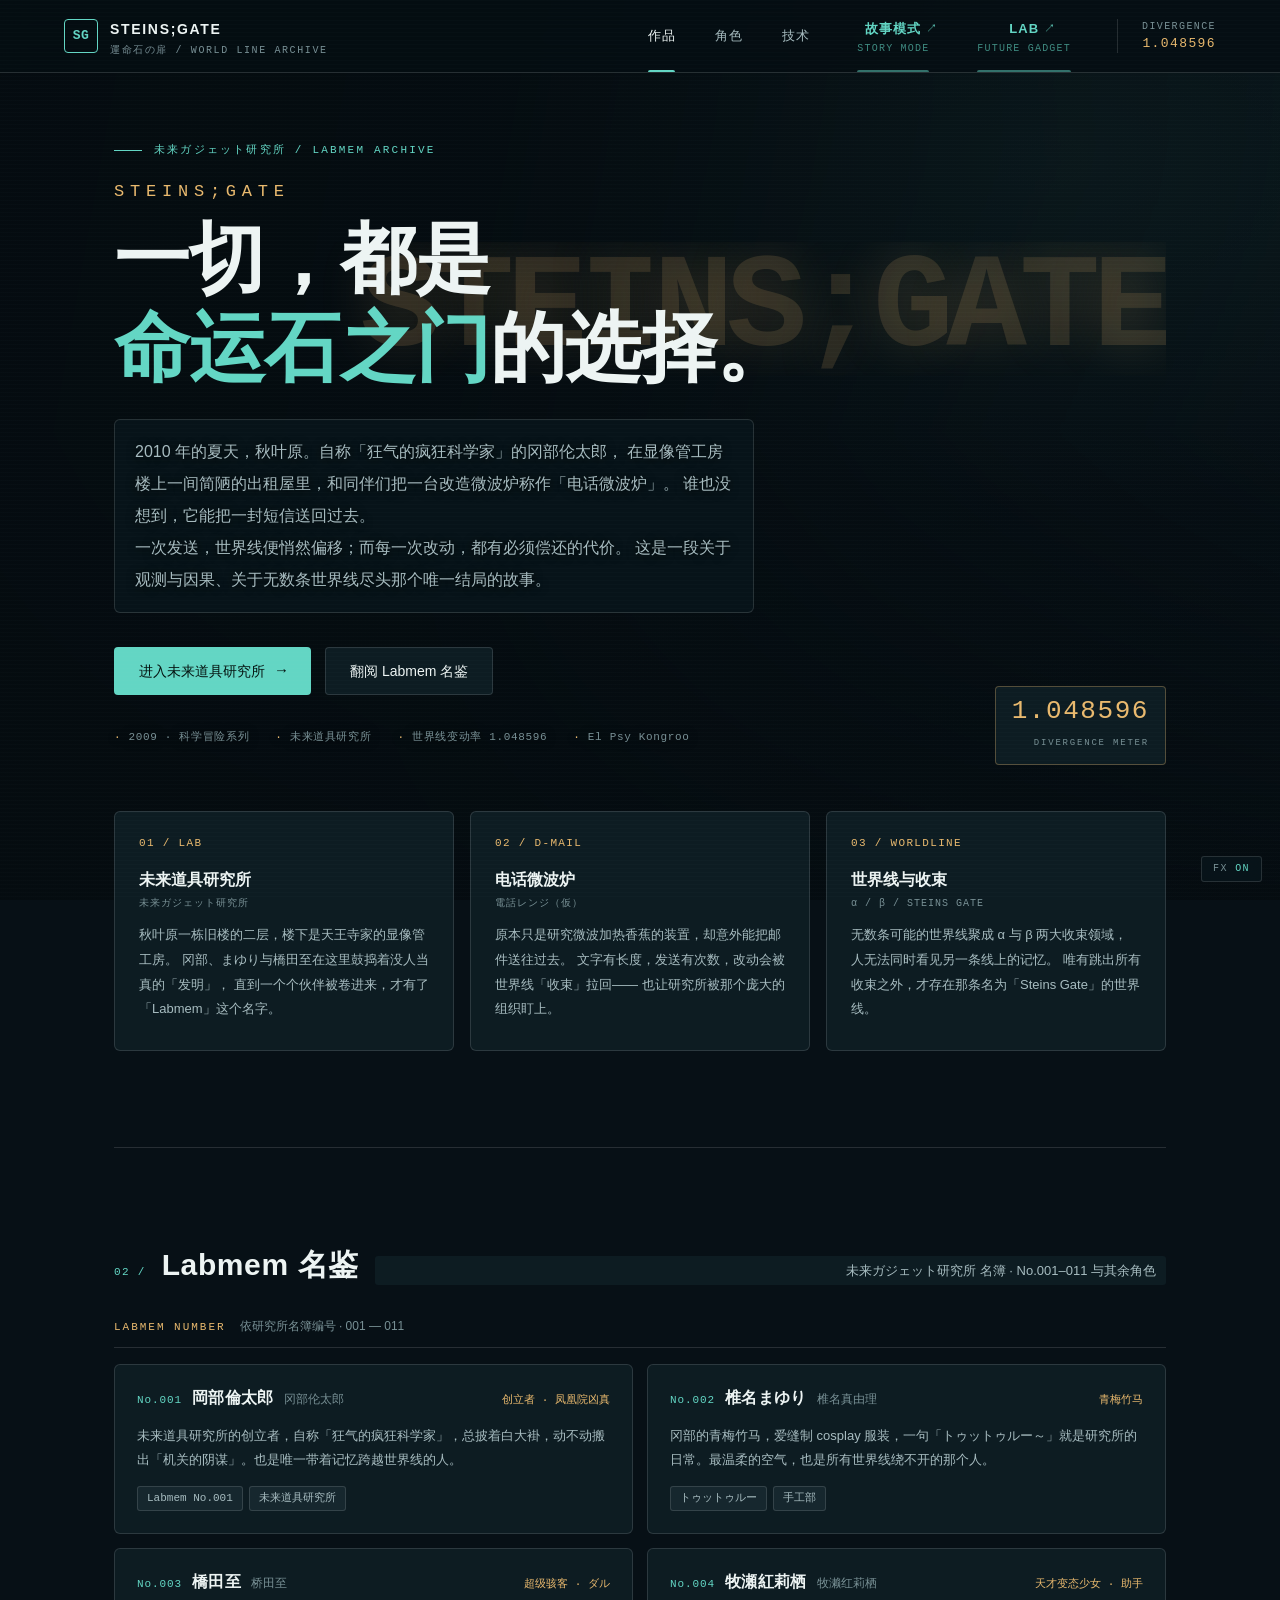
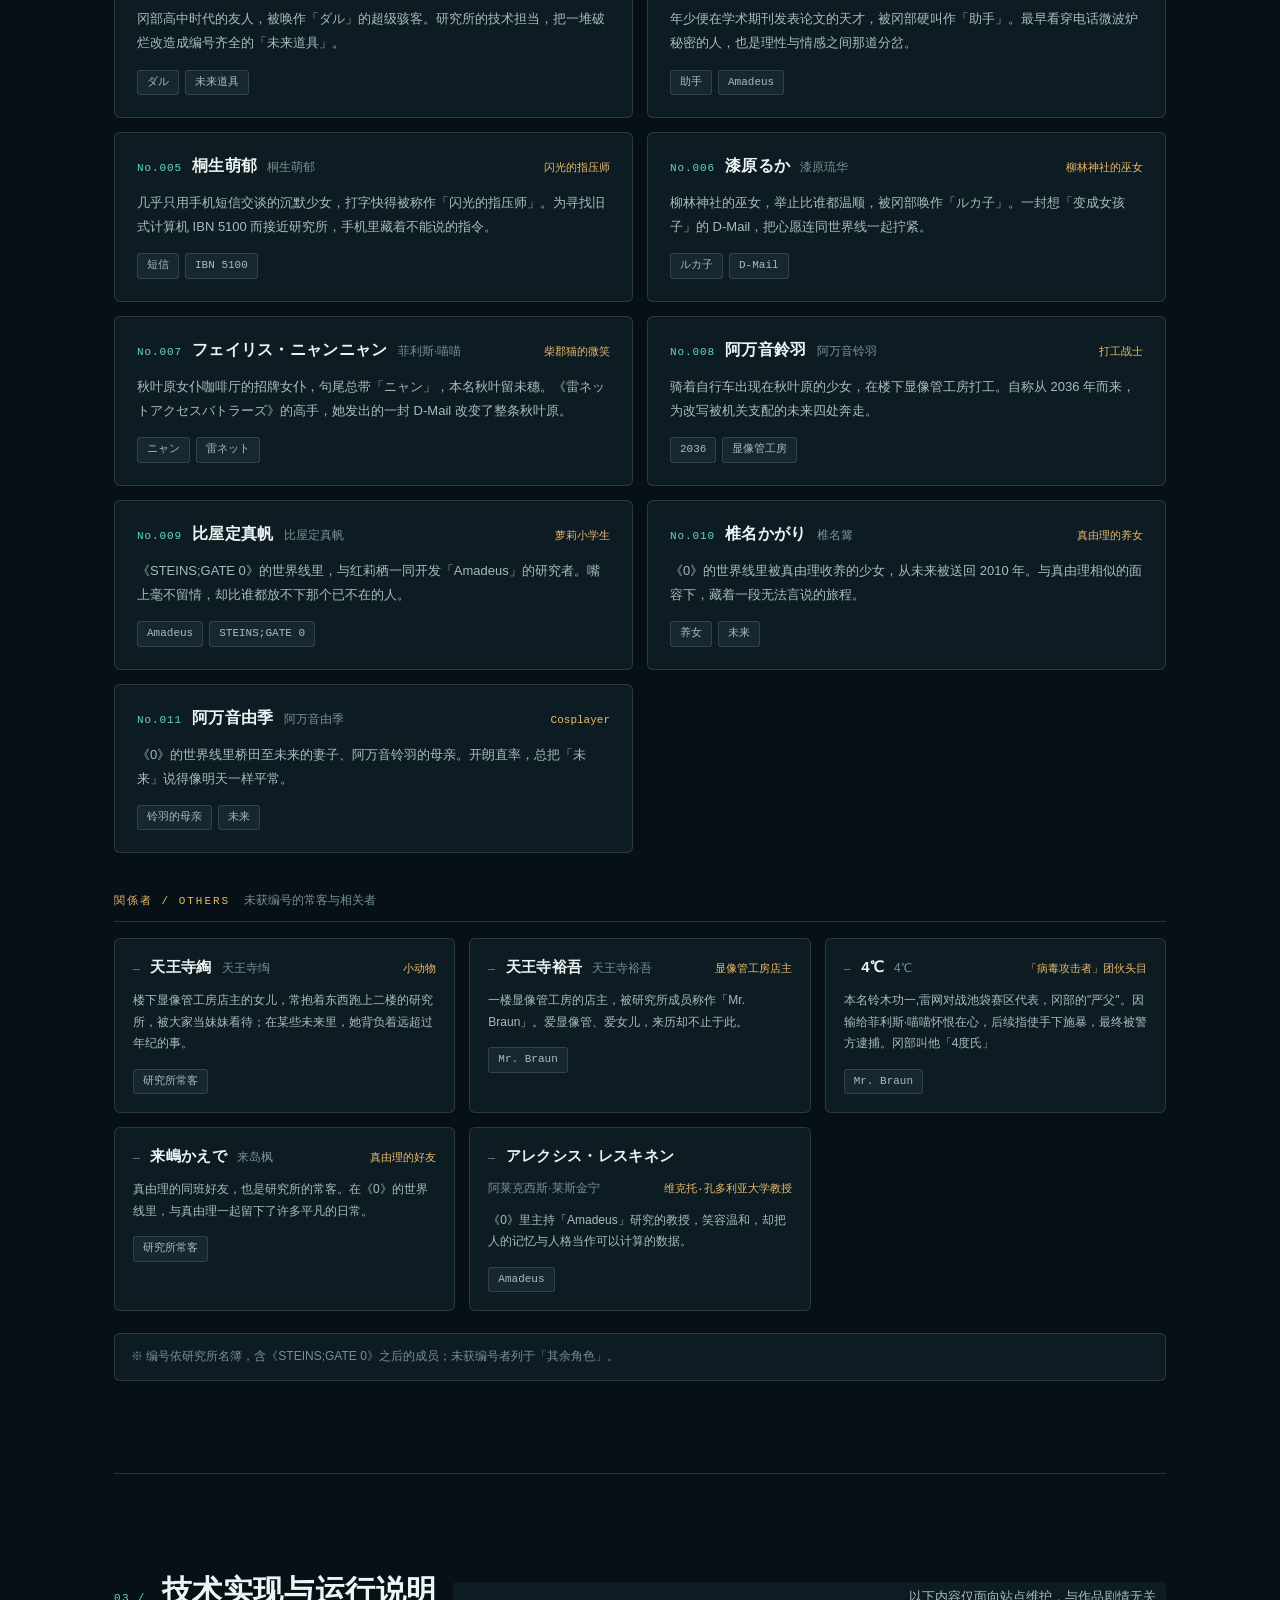
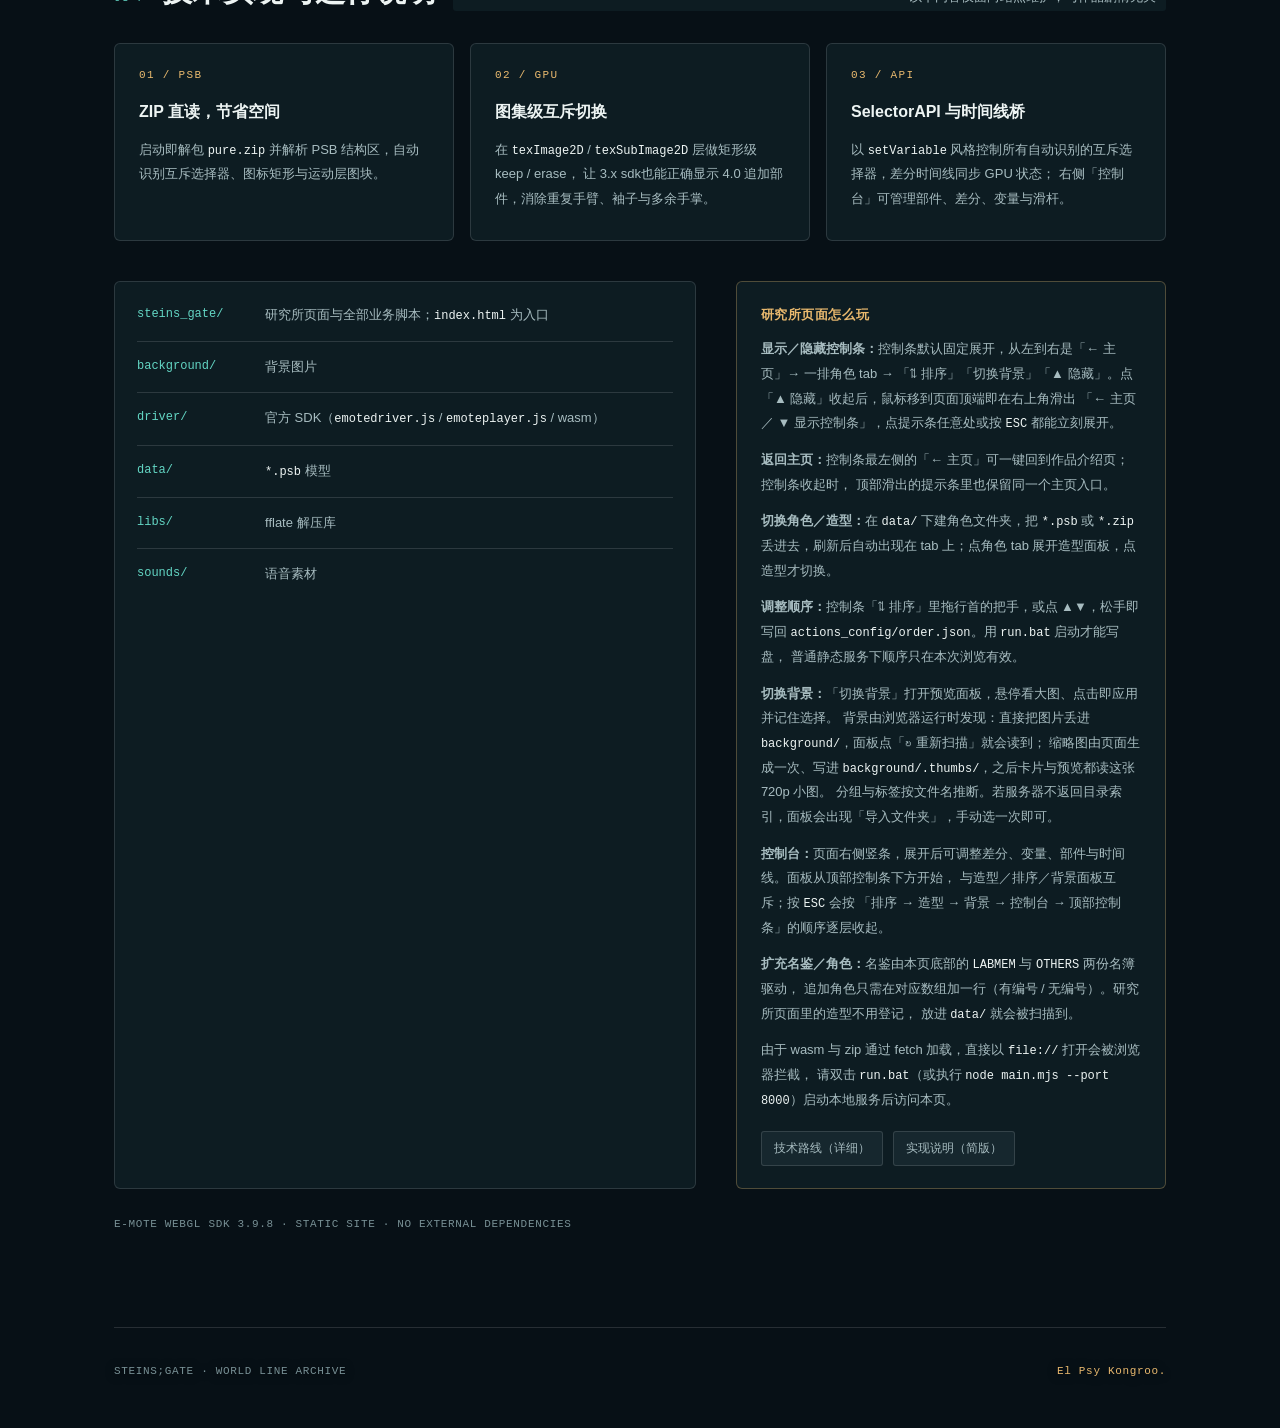
==== commit 0cff7c8b: "feat: 新增可视化剧情模式 /story，公共层重构与命名统一 - 新增 /story：JSON 剧本（场景/角色/台词/语音/动作宏）+ 可视化编辑器   + 轻量播放器（打字机、点击/自动推进" ====
--- a/index.html
+++ b/index.html
@@ -26,8 +26,12 @@
       <a class="tab is-active" href="#overview" data-section="overview" aria-current="page">作品</a>
       <a class="tab" href="#characters" data-section="characters">角色</a>
       <a class="tab" href="#tech" data-section="tech">技术</a>
+      <a class="tab tab--story" href="story/index.html" title="进入角色剧情模式">
+        <span class="tab-main"><span class="tab-main-text">故事模式<span class="arrow" aria-hidden="true">&#8599;</span></span></span>
+        <span class="tab-en">STORY MODE</span>
+      </a>
       <a class="tab tab--lab" href="steins_gate/index.html" title="推开门，走进未来道具研究所">
-        <span class="tab-main">LAB <span class="arrow" aria-hidden="true">&#8599;</span></span>
+        <span class="tab-main"><span class="tab-main-text">LAB<span class="arrow" aria-hidden="true">&#8599;</span></span></span>
         <span class="tab-en">FUTURE GADGET</span>
       </a>
     </nav>
@@ -154,7 +158,7 @@
           <p><b>切换角色／造型：</b>在 <code>data/</code> 下建角色文件夹，把 <code>*.psb</code> 或 <code>*.zip</code>
              丢进去，刷新后自动出现在 tab 上；点角色 tab 展开造型面板，点造型才切换。</p>
           <p><b>调整顺序：</b>控制条「⇅ 排序」里拖行首的把手，或点 ▲▼，松手即写回
-             <code>actions-config/order.json</code>。用 <code>run.bat</code> 启动才能写盘，
+             <code>actions_config/order.json</code>。用 <code>run.bat</code> 启动才能写盘，
              普通静态服务下顺序只在本次浏览有效。</p>
           <p><b>切换背景：</b>「切换背景」打开预览面板，悬停看大图、点击即应用并记住选择。
              背景由浏览器运行时发现：直接把图片丢进 <code>background/</code>，面板点「↻ 重新扫描」就会读到；
--- a/static/css/style.css
+++ b/static/css/style.css
@@ -68,23 +68,29 @@
     background: var(--accent); border-radius: 2px 2px 0 0;
   }
   .tab-en { font: 400 10px/1 var(--mono); letter-spacing: .1em; color: var(--dim); }
-  /* LAB 入口：与「作品 / 角色 / 技术」同规格（全高、同 padding），
-     英文副标作为小字放在 LAB 下方，仅用配色与底边区分，不再做成小胶囊按钮 */
-  .tab--lab {
-    margin-left: 8px; flex-direction: column; justify-content: center; gap: 4px;
-    color: var(--accent);
-  }
-  .tab--lab::after {
+  /* 故事模式 / LAB 入口：与「作品 / 角色 / 技术」同规格（全高、同 padding），
+     英文副标作为小字放在主标下方，仅用配色与底边区分，不做成小胶囊按钮。
+     两者共用同一套青色规格，只有最左侧的那个需要 margin-left 让开导航组。 */
+  .tab--story, .tab--lab {
+    margin-left: 8px; flex-direction: column; justify-content: center; align-items: center; gap: 4px;
+    color: var(--accent); text-align: center;
+  }
+  .tab--story::after, .tab--lab::after {
     content: ""; position: absolute; left: 18px; right: 18px; bottom: 0; height: 2px;
     background: var(--accent); opacity: .5; border-radius: 2px 2px 0 0;
   }
-  .tab--lab:hover { color: var(--accent); background: rgba(99, 214, 196, .09); }
-  .tab--lab:hover::after { opacity: 1; }
-  .tab--lab .tab-main { display: inline-flex; align-items: center; gap: 6px;
-    font-size: 13px; font-weight: 600; letter-spacing: .08em; }
-  .tab--lab .tab-en { color: rgba(99, 214, 196, .62); letter-spacing: .12em; }
-  .tab--lab:hover .tab-en { color: rgba(99, 214, 196, .9); }
-  .tab--lab .arrow { font: 400 11px/1 var(--mono); }
+  .tab--story:hover, .tab--lab:hover { color: var(--accent); background: rgba(99, 214, 196, .09); }
+  .tab--story:hover::after, .tab--lab:hover::after { opacity: 1; }
+  .tab--story .tab-main, .tab--lab .tab-main { display: flex; align-items: center; justify-content: center;
+    width: 100%; font-size: 13px; font-weight: 600; letter-spacing: .08em; }
+  /* 箭头绝对定位到文字右侧、不占 flex 空间，保证主标文字与副标共用同一中心线 */
+  .tab--story .tab-main-text, .tab--lab .tab-main-text { position: relative; display: inline-block; }
+  .tab--story .tab-en, .tab--lab .tab-en { width: 100%; text-align: center;
+    color: rgba(99, 214, 196, .62); letter-spacing: .12em; }
+  .tab--story:hover .tab-en, .tab--lab:hover .tab-en { color: rgba(99, 214, 196, .9); }
+  .tab--story .arrow, .tab--lab .arrow {
+    position: absolute; left: calc(100% + 5px); top: 50%; transform: translateY(-50%);
+    font: 400 11px/1 var(--mono); letter-spacing: 0; }
   .divergence { flex: none; padding-left: 24px; border-left: 1px solid var(--line);
     color: var(--dim); font: 400 10px/1.5 var(--mono); letter-spacing: .14em; text-align: right; }
   .divergence b { display: block; color: var(--gold); font-weight: 500; font-size: 13px; }
@@ -240,10 +246,10 @@
     .tabs { height: 52px; width: 100%; margin-left: 0; overflow-x: auto; order: 3; }
     .tab { padding: 0 13px; font-size: 12px; }
     .tab.is-active::after { left: 13px; right: 13px; }
-    .tab--lab { margin-left: 4px; gap: 2px; }
-    .tab--lab::after { left: 13px; right: 13px; }
-    .tab--lab .tab-main { font-size: 12px; }
-    .tab--lab .tab-en { font-size: 9px; }
+    .tab--story, .tab--lab { margin-left: 4px; gap: 2px; }
+    .tab--story::after, .tab--lab::after { left: 13px; right: 13px; }
+    .tab--story .tab-main, .tab--lab .tab-main { font-size: 12px; }
+    .tab--story .tab-en, .tab--lab .tab-en { font-size: 9px; }
     .brand-sub { display: none; }
     .hero { min-height: auto; padding: 64px 0 52px; }
     .roster, .roster--others { grid-template-columns: 1fr; }
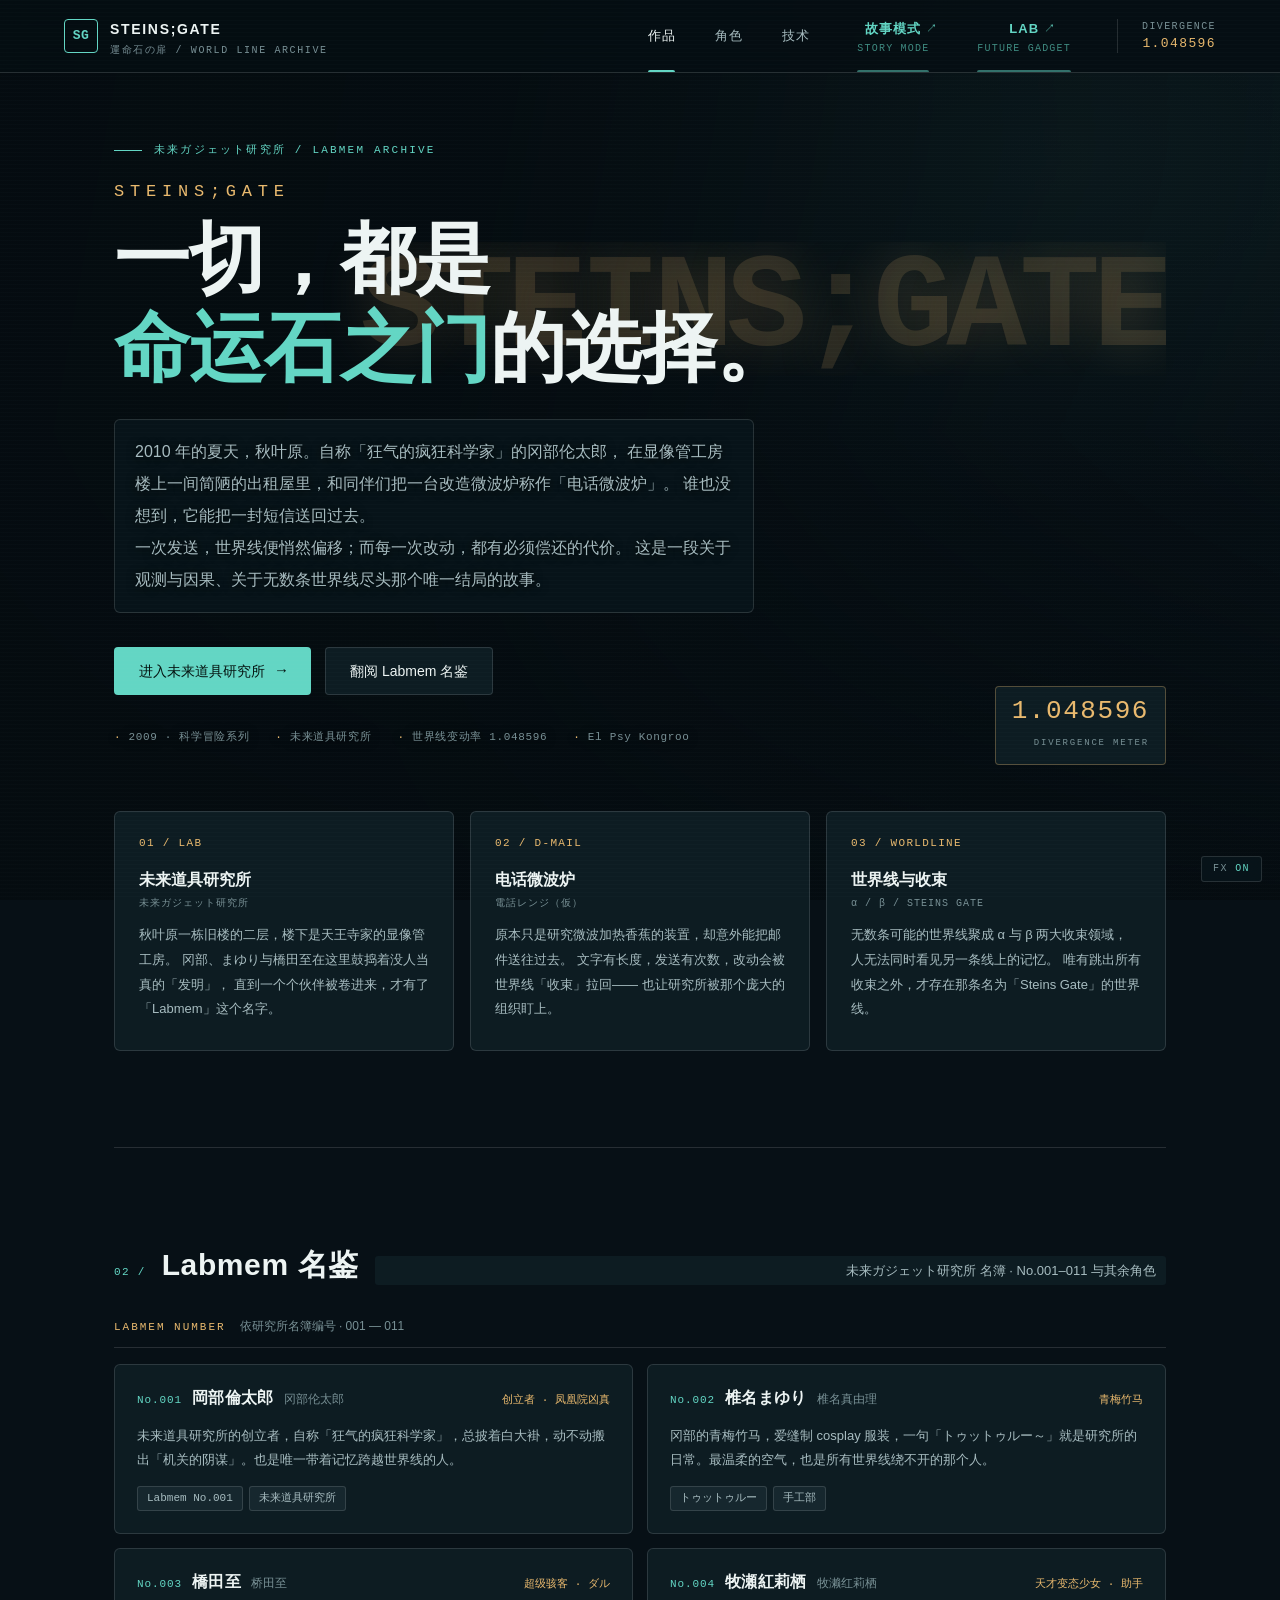
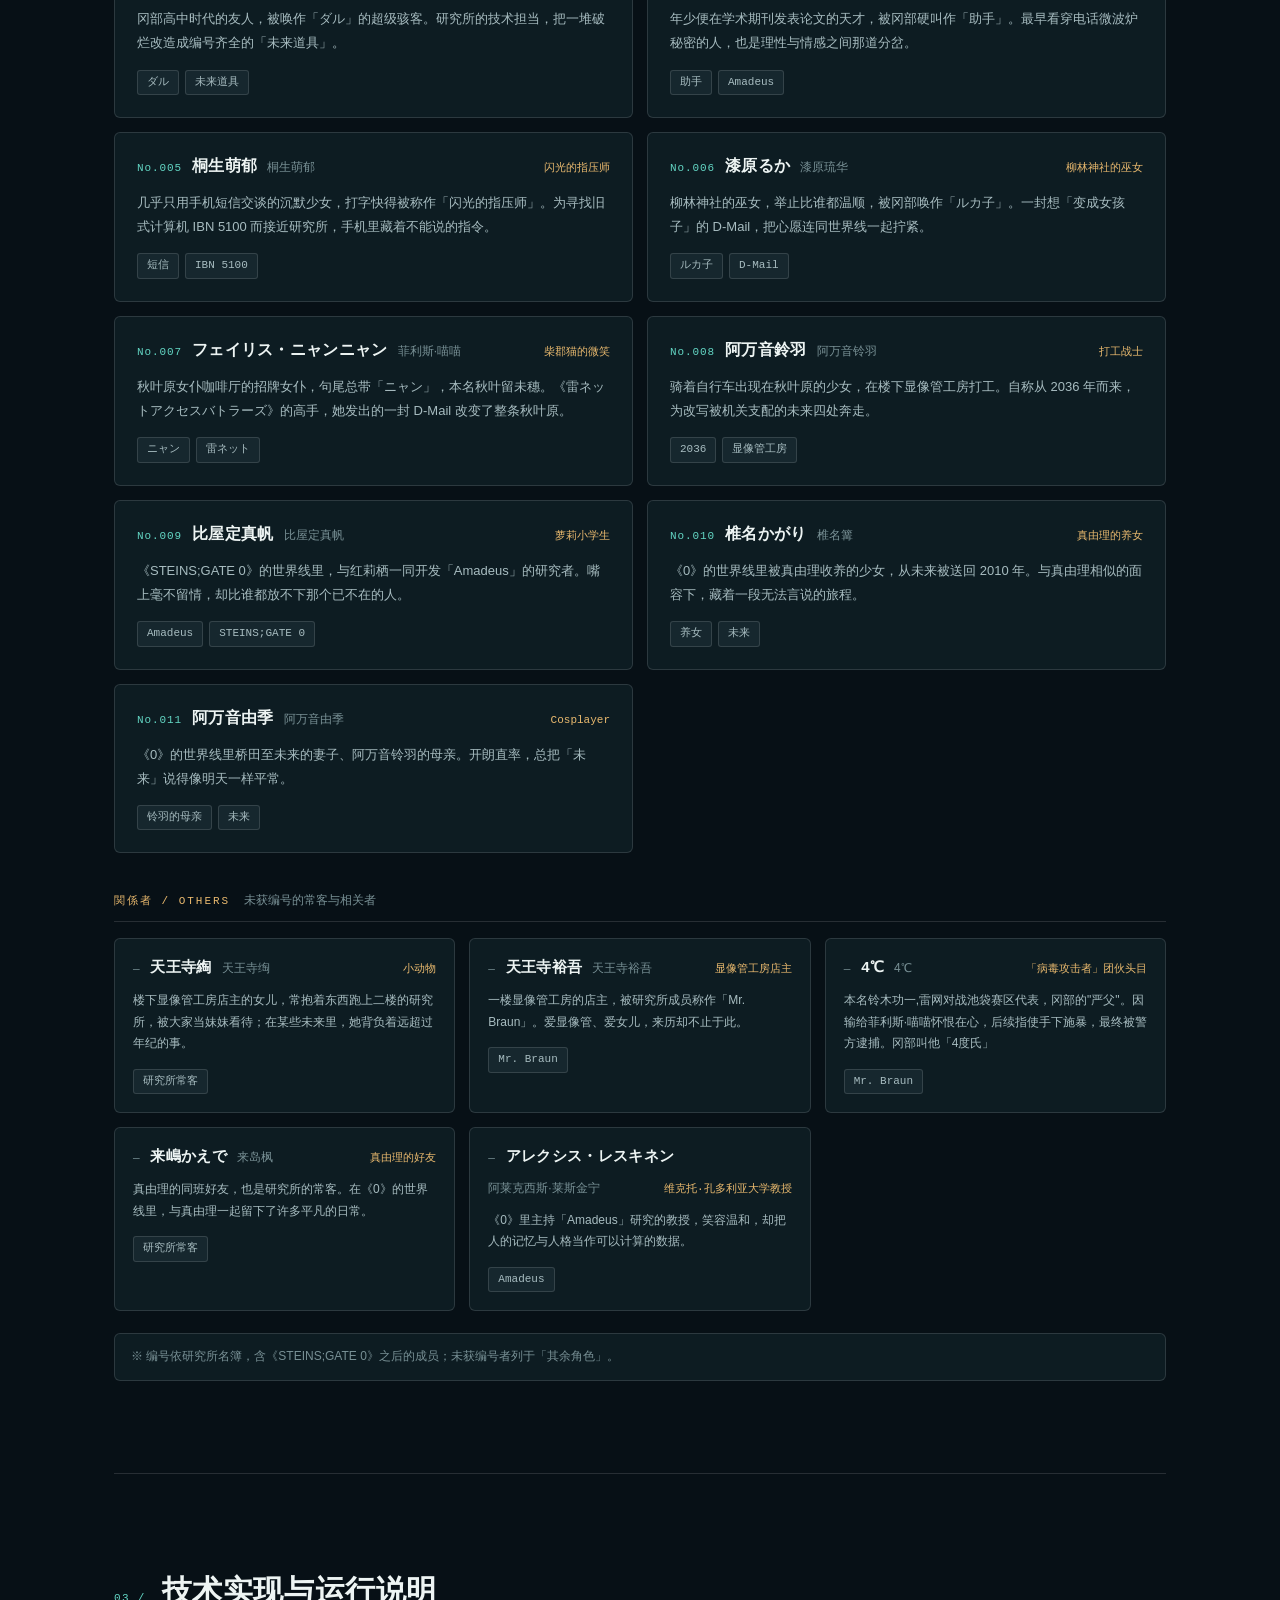
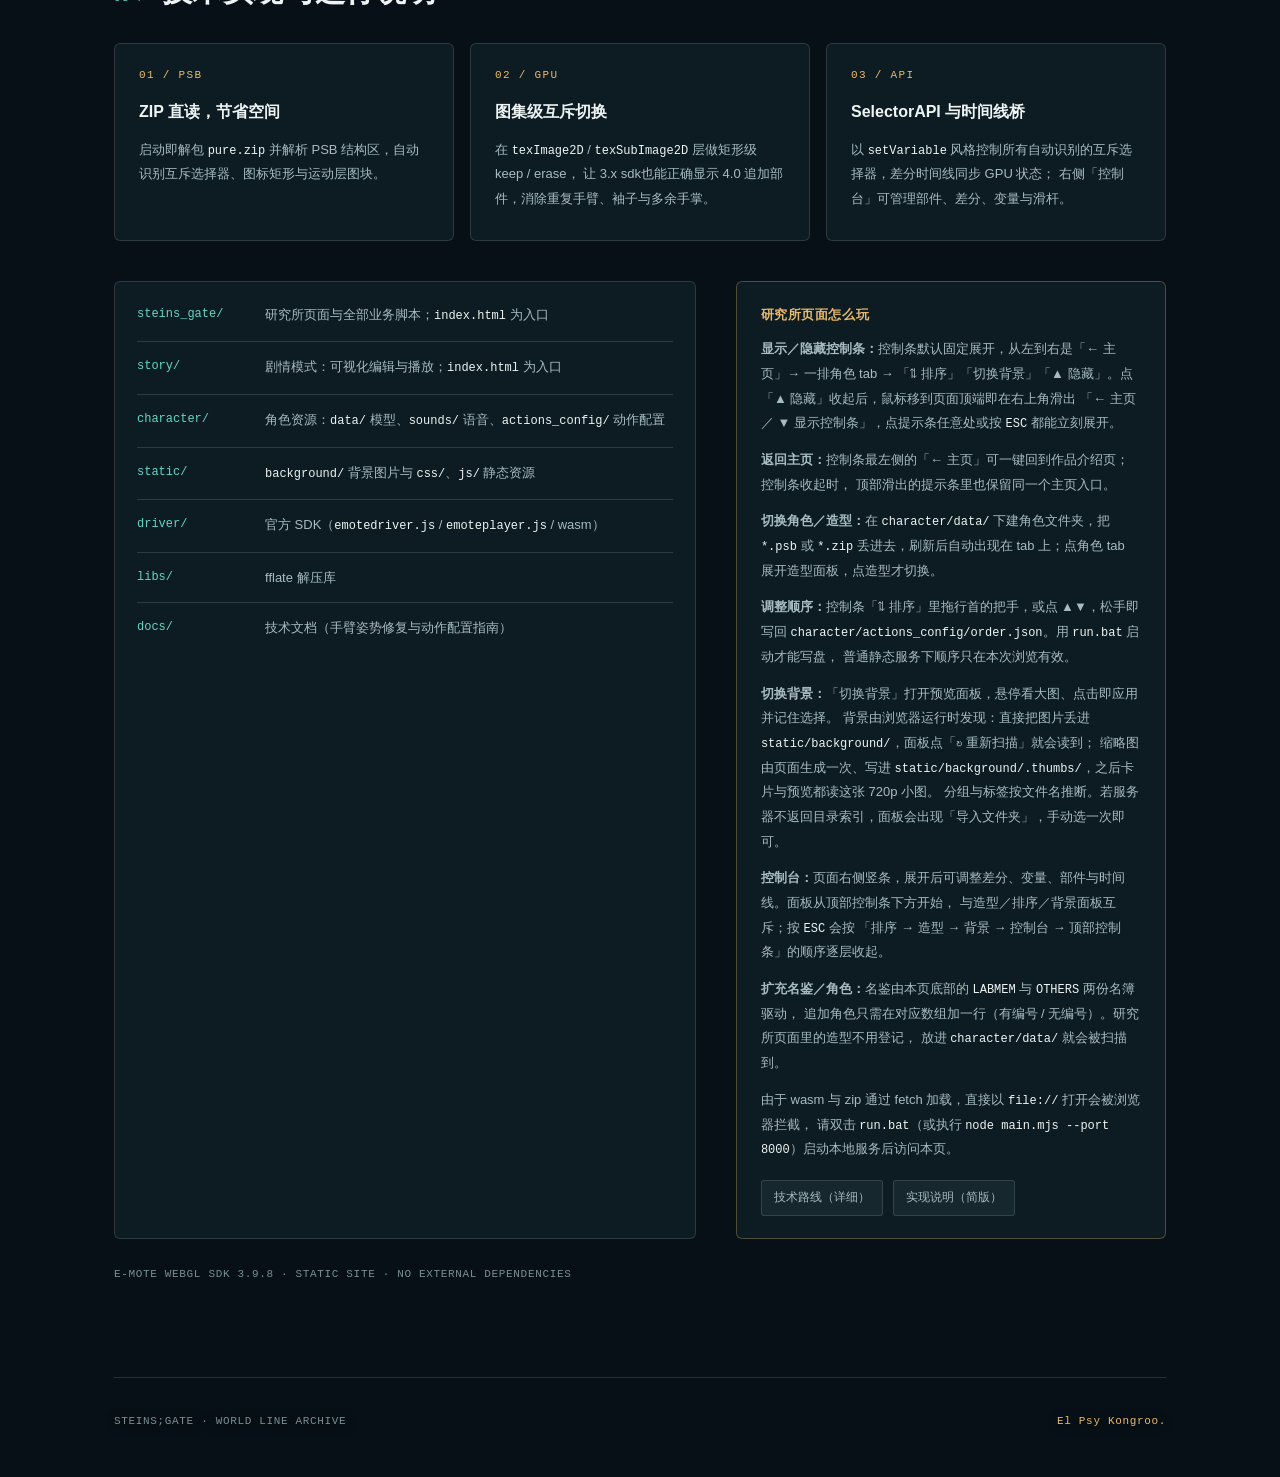
==== commit 81da7ca7: "refactor: 合并语音接口并重组资源目录 - 删除 /api/voice_stream，语音统一走 /api/voice：POST 按 Content-Type 分流（json→TTS / ra" ====
--- a/index.html
+++ b/index.html
@@ -116,7 +116,6 @@
       <div class="sec-head">
         <span class="sec-idx">03 /</span>
         <h2 id="tech-title">技术实现与运行说明</h2>
-        <p>以下内容仅面向站点维护，与作品剧情无关</p>
       </div>
 
       <div class="tech-cards" aria-label="实现要点">
@@ -142,11 +141,12 @@
       <div class="tech-grid">
         <ul class="tech-list">
           <li><b>steins_gate/</b><span>研究所页面与全部业务脚本；<code>index.html</code> 为入口</span></li>
-          <li><b>background/</b><span>背景图片</span></li>
+          <li><b>story/</b><span>剧情模式：可视化编辑与播放；<code>index.html</code> 为入口</span></li>
+          <li><b>character/</b><span>角色资源：<code>data/</code> 模型、<code>sounds/</code> 语音、<code>actions_config/</code> 动作配置</span></li>
+          <li><b>static/</b><span><code>background/</code> 背景图片与 <code>css/</code>、<code>js/</code> 静态资源</span></li>
           <li><b>driver/</b><span>官方 SDK（<code>emotedriver.js</code> / <code>emoteplayer.js</code> / wasm）</span></li>
-          <li><b>data/</b><span><code>*.psb</code> 模型</span></li>
           <li><b>libs/</b><span>fflate 解压库</span></li>
-          <li><b>sounds/</b><span>语音素材</span></li>
+          <li><b>docs/</b><span>技术文档（手臂姿势修复与动作配置指南）</span></li>
         </ul>
         <div class="note">
           <h3>研究所页面怎么玩</h3>
@@ -155,21 +155,21 @@
             「← 主页 ／ ▼ 显示控制条」，点提示条任意处或按 <code>ESC</code> 都能立刻展开。</p>
           <p><b>返回主页：</b>控制条最左侧的「← 主页」可一键回到作品介绍页；控制条收起时，
              顶部滑出的提示条里也保留同一个主页入口。</p>
-          <p><b>切换角色／造型：</b>在 <code>data/</code> 下建角色文件夹，把 <code>*.psb</code> 或 <code>*.zip</code>
+          <p><b>切换角色／造型：</b>在 <code>character/data/</code> 下建角色文件夹，把 <code>*.psb</code> 或 <code>*.zip</code>
              丢进去，刷新后自动出现在 tab 上；点角色 tab 展开造型面板，点造型才切换。</p>
           <p><b>调整顺序：</b>控制条「⇅ 排序」里拖行首的把手，或点 ▲▼，松手即写回
-             <code>actions_config/order.json</code>。用 <code>run.bat</code> 启动才能写盘，
+             <code>character/actions_config/order.json</code>。用 <code>run.bat</code> 启动才能写盘，
              普通静态服务下顺序只在本次浏览有效。</p>
           <p><b>切换背景：</b>「切换背景」打开预览面板，悬停看大图、点击即应用并记住选择。
-             背景由浏览器运行时发现：直接把图片丢进 <code>background/</code>，面板点「↻ 重新扫描」就会读到；
-             缩略图由页面生成一次、写进 <code>background/.thumbs/</code>，之后卡片与预览都读这张 720p 小图。
+             背景由浏览器运行时发现：直接把图片丢进 <code>static/background/</code>，面板点「↻ 重新扫描」就会读到；
+             缩略图由页面生成一次、写进 <code>static/background/.thumbs/</code>，之后卡片与预览都读这张 720p 小图。
              分组与标签按文件名推断。若服务器不返回目录索引，面板会出现「导入文件夹」，手动选一次即可。</p>
           <p><b>控制台：</b>页面右侧竖条，展开后可调整差分、变量、部件与时间线。面板从顶部控制条下方开始，
              与造型／排序／背景面板互斥；按 <code>ESC</code> 会按
              「排序 → 造型 → 背景 → 控制台 → 顶部控制条」的顺序逐层收起。</p>
           <p><b>扩充名鉴／角色：</b>名鉴由本页底部的 <code>LABMEM</code> 与 <code>OTHERS</code> 两份名簿驱动，
              追加角色只需在对应数组加一行（有编号 / 无编号）。研究所页面里的造型不用登记，
-             放进 <code>data/</code> 就会被扫描到。</p>
+             放进 <code>character/data/</code> 就会被扫描到。</p>
           <p>由于 wasm 与 zip 通过 fetch 加载，直接以 <code>file://</code> 打开会被浏览器拦截，
              请双击 <code>run.bat</code>（或执行 <code>node main.mjs --port 8000</code>）启动本地服务后访问本页。</p>
           <div class="doc-links">
--- a/static/css/style.css
+++ b/static/css/style.css
@@ -27,7 +27,7 @@
 
   /* 背景：未来道具研究所 */
   .backdrop { position: fixed; inset: 0; z-index: 0; pointer-events: none;
-    background: url('../../steins_gate/background/background.jpg') center center / cover no-repeat; }
+    background: url('../background/background.jpg') center center / cover no-repeat; }
   .backdrop::after { content: ""; position: absolute; inset: 0;
     background:
       linear-gradient(100deg, rgba(5, 12, 16, .96) 0%, rgba(5, 12, 16, .89) 36%,
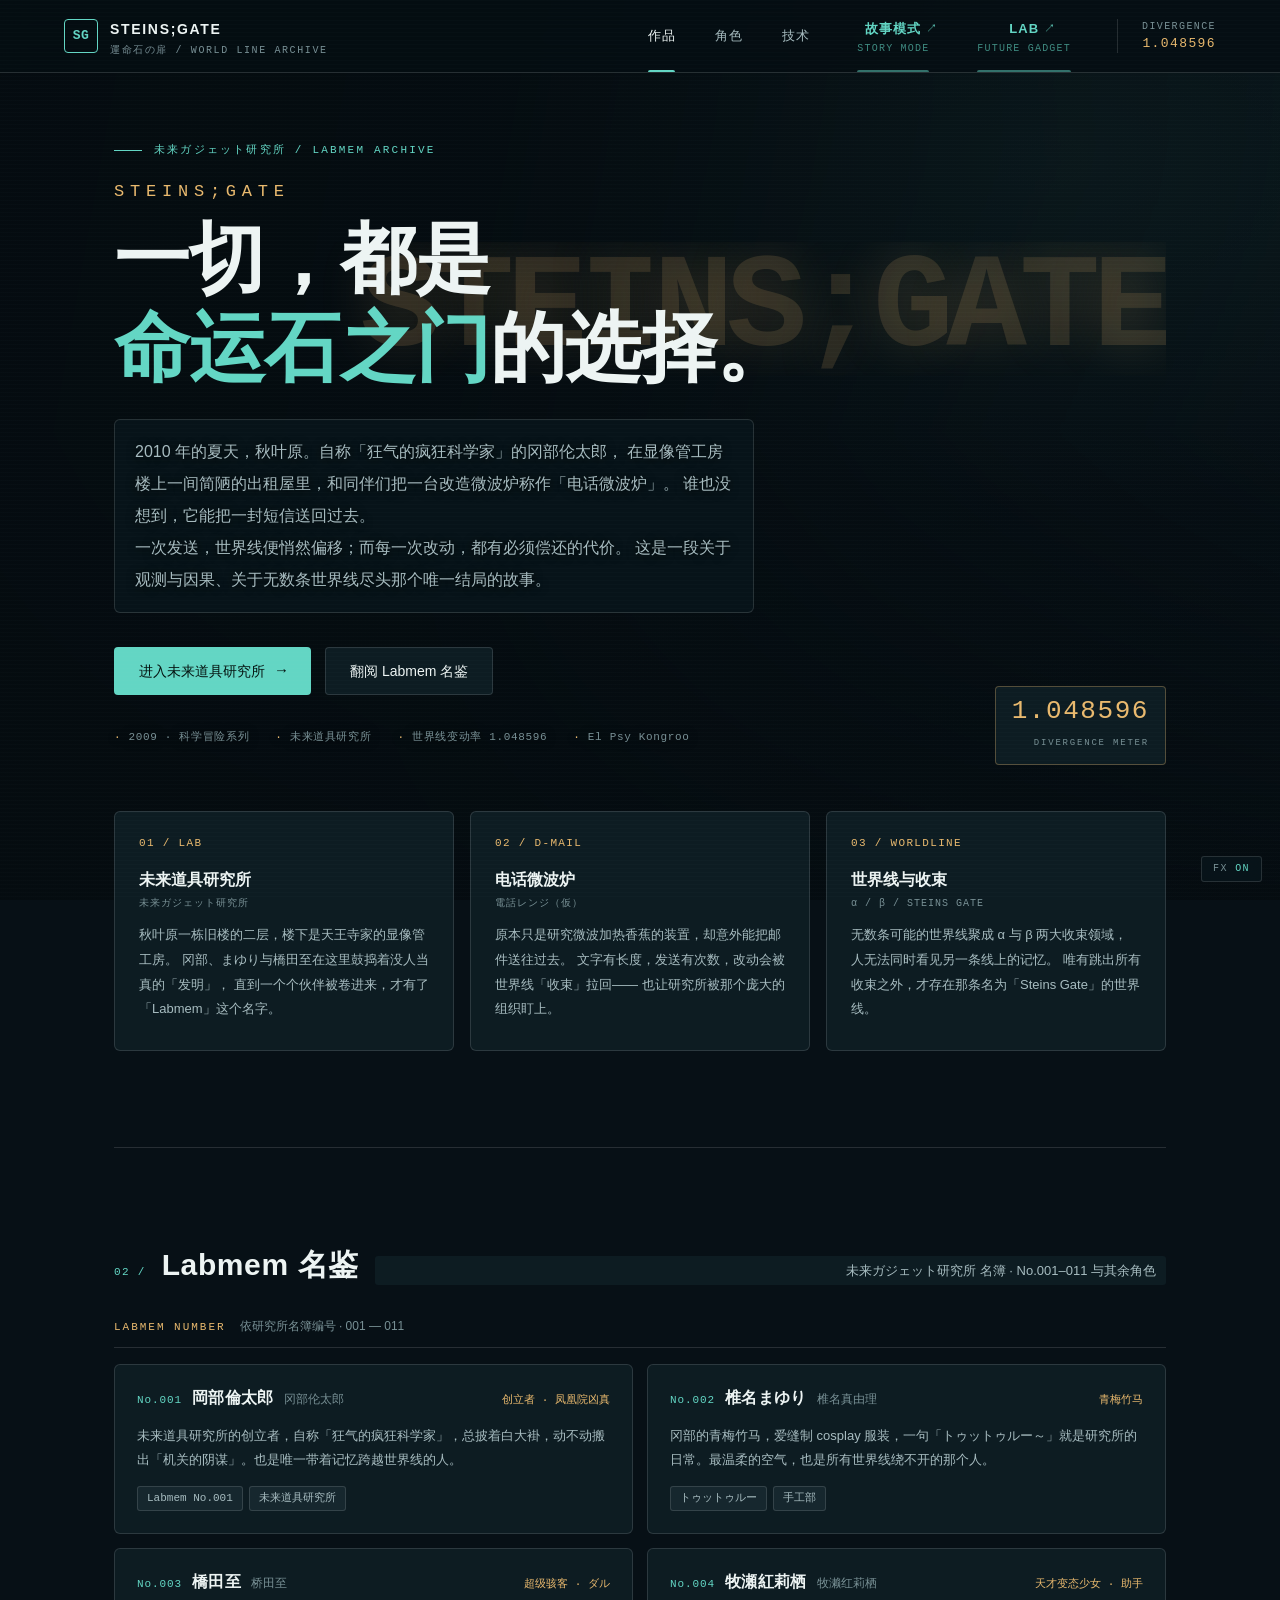
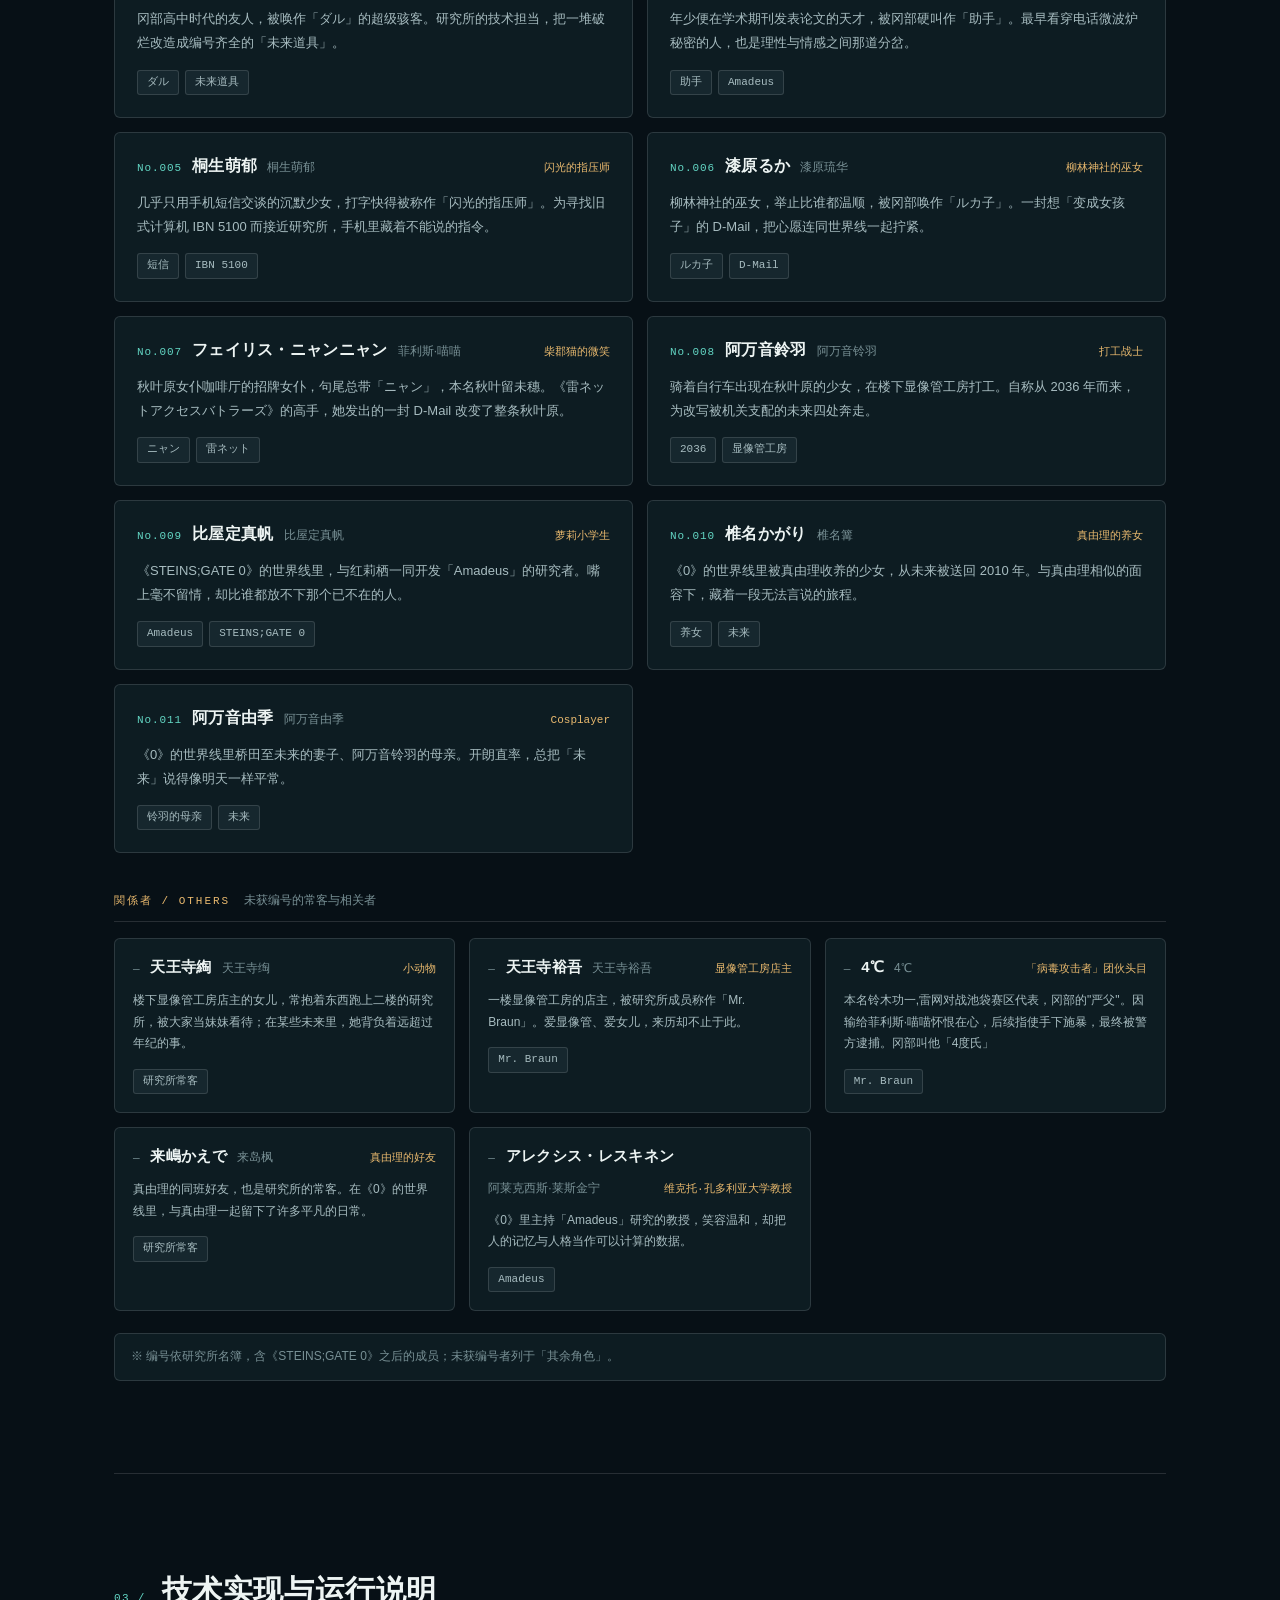
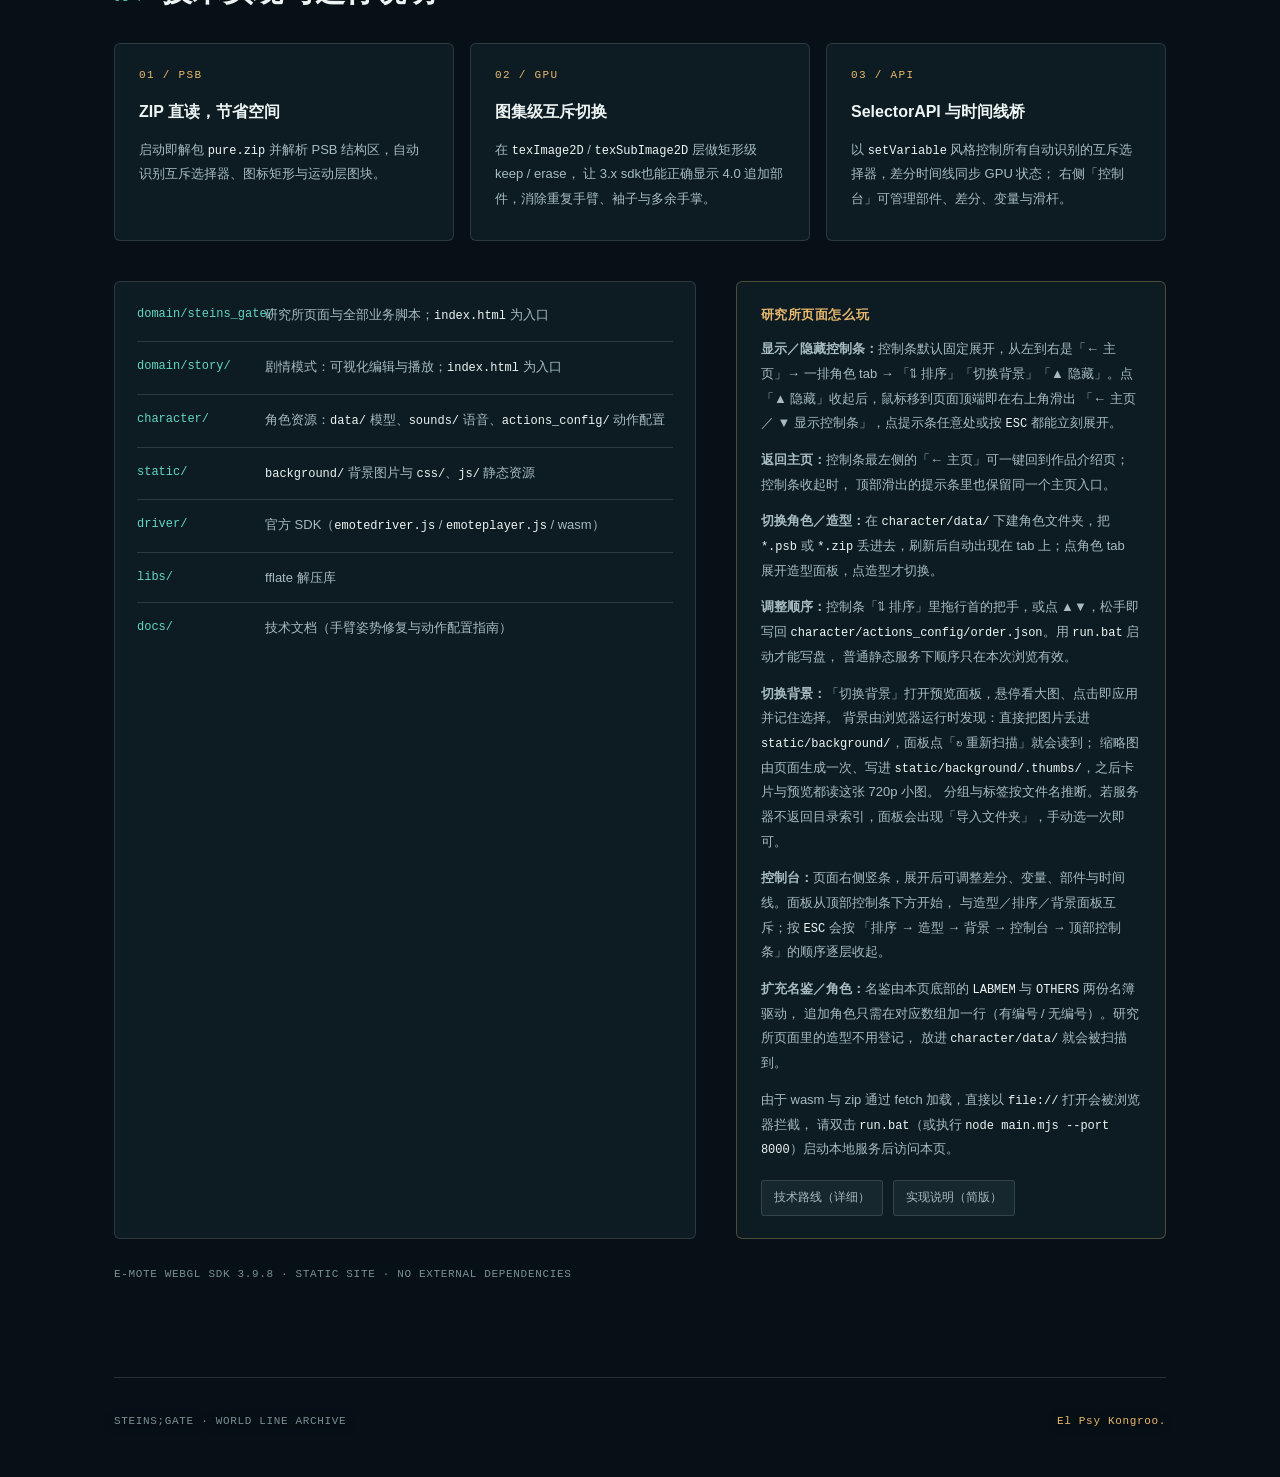
==== commit c4d78e8d: "refactor: 页面目录收进 domain/，URL 保持 /story 与 /steins_gate 不变 - steins_gate/ 与 story/ 物理移入 domain/（git 识别" ====
--- a/index.html
+++ b/index.html
@@ -140,8 +140,8 @@
 
       <div class="tech-grid">
         <ul class="tech-list">
-          <li><b>steins_gate/</b><span>研究所页面与全部业务脚本；<code>index.html</code> 为入口</span></li>
-          <li><b>story/</b><span>剧情模式：可视化编辑与播放；<code>index.html</code> 为入口</span></li>
+          <li><b>domain/steins_gate/</b><span>研究所页面与全部业务脚本；<code>index.html</code> 为入口</span></li>
+          <li><b>domain/story/</b><span>剧情模式：可视化编辑与播放；<code>index.html</code> 为入口</span></li>
           <li><b>character/</b><span>角色资源：<code>data/</code> 模型、<code>sounds/</code> 语音、<code>actions_config/</code> 动作配置</span></li>
           <li><b>static/</b><span><code>background/</code> 背景图片与 <code>css/</code>、<code>js/</code> 静态资源</span></li>
           <li><b>driver/</b><span>官方 SDK（<code>emotedriver.js</code> / <code>emoteplayer.js</code> / wasm）</span></li>
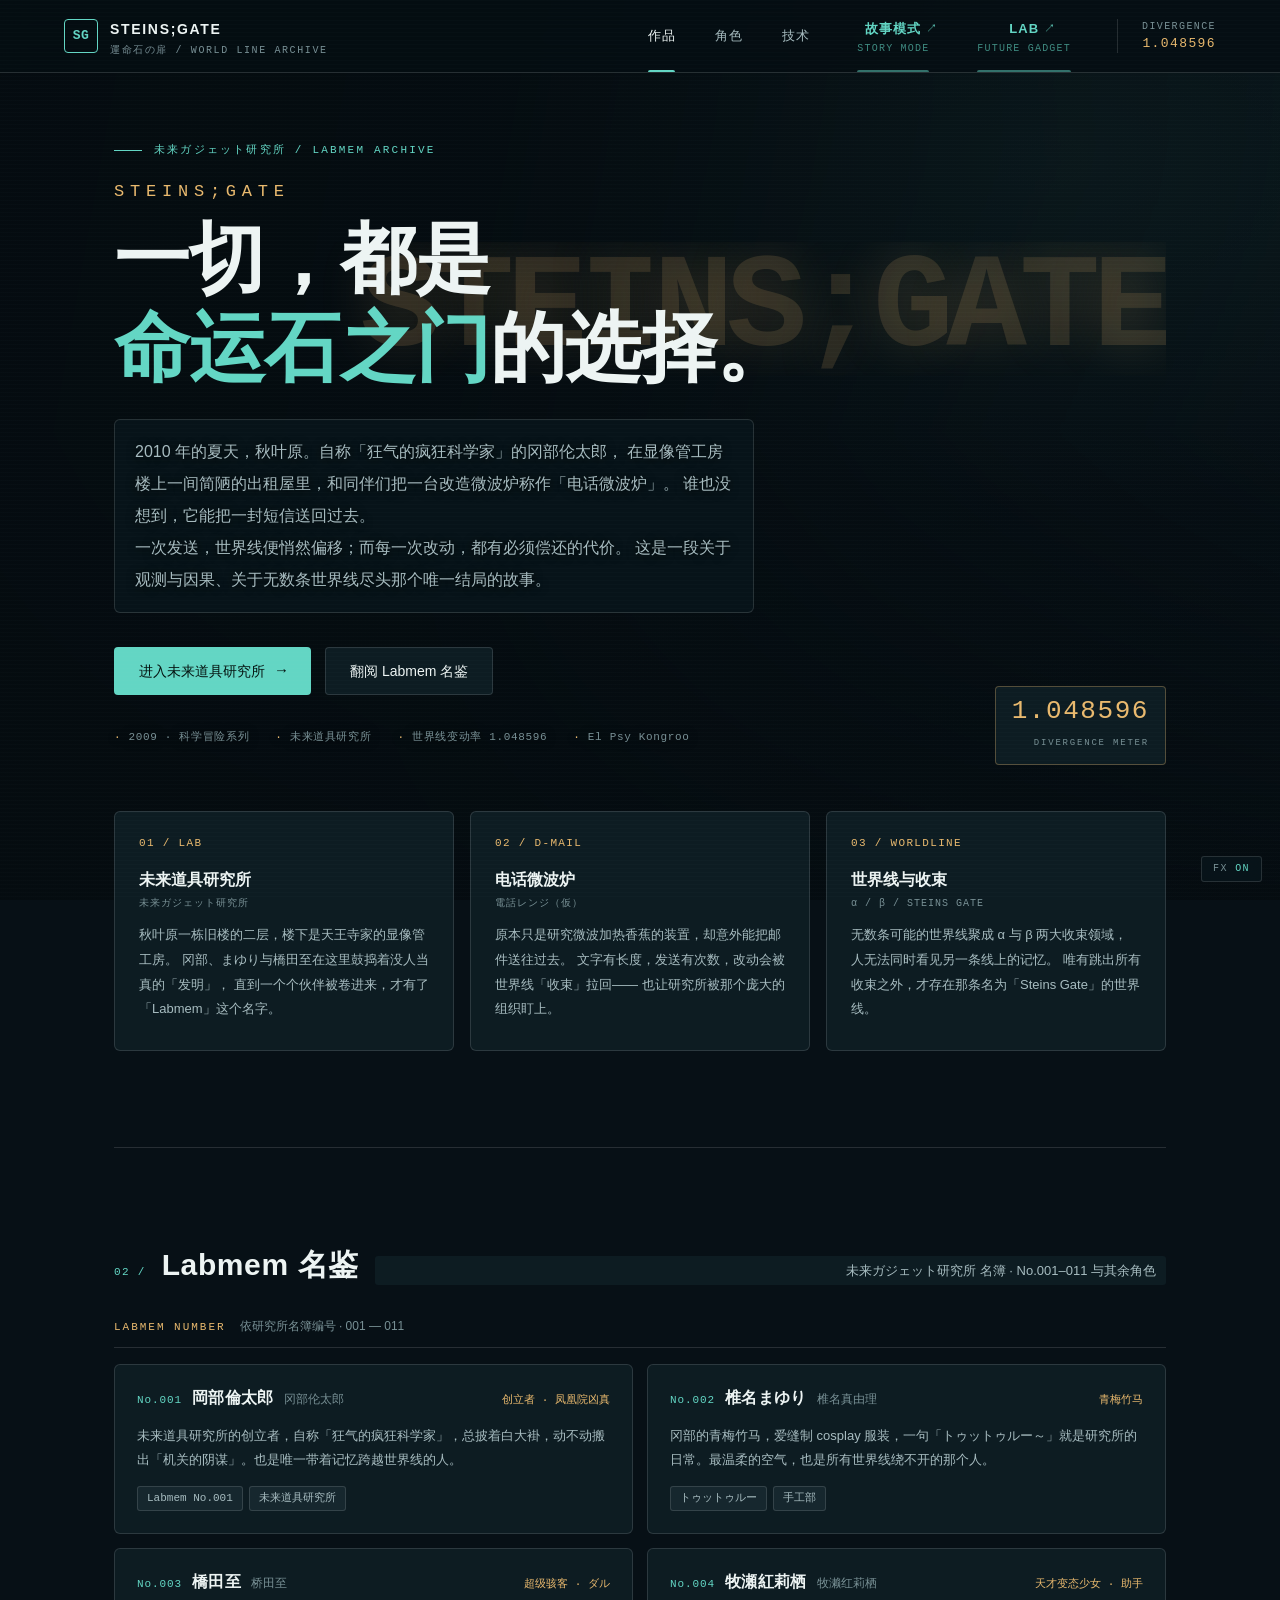
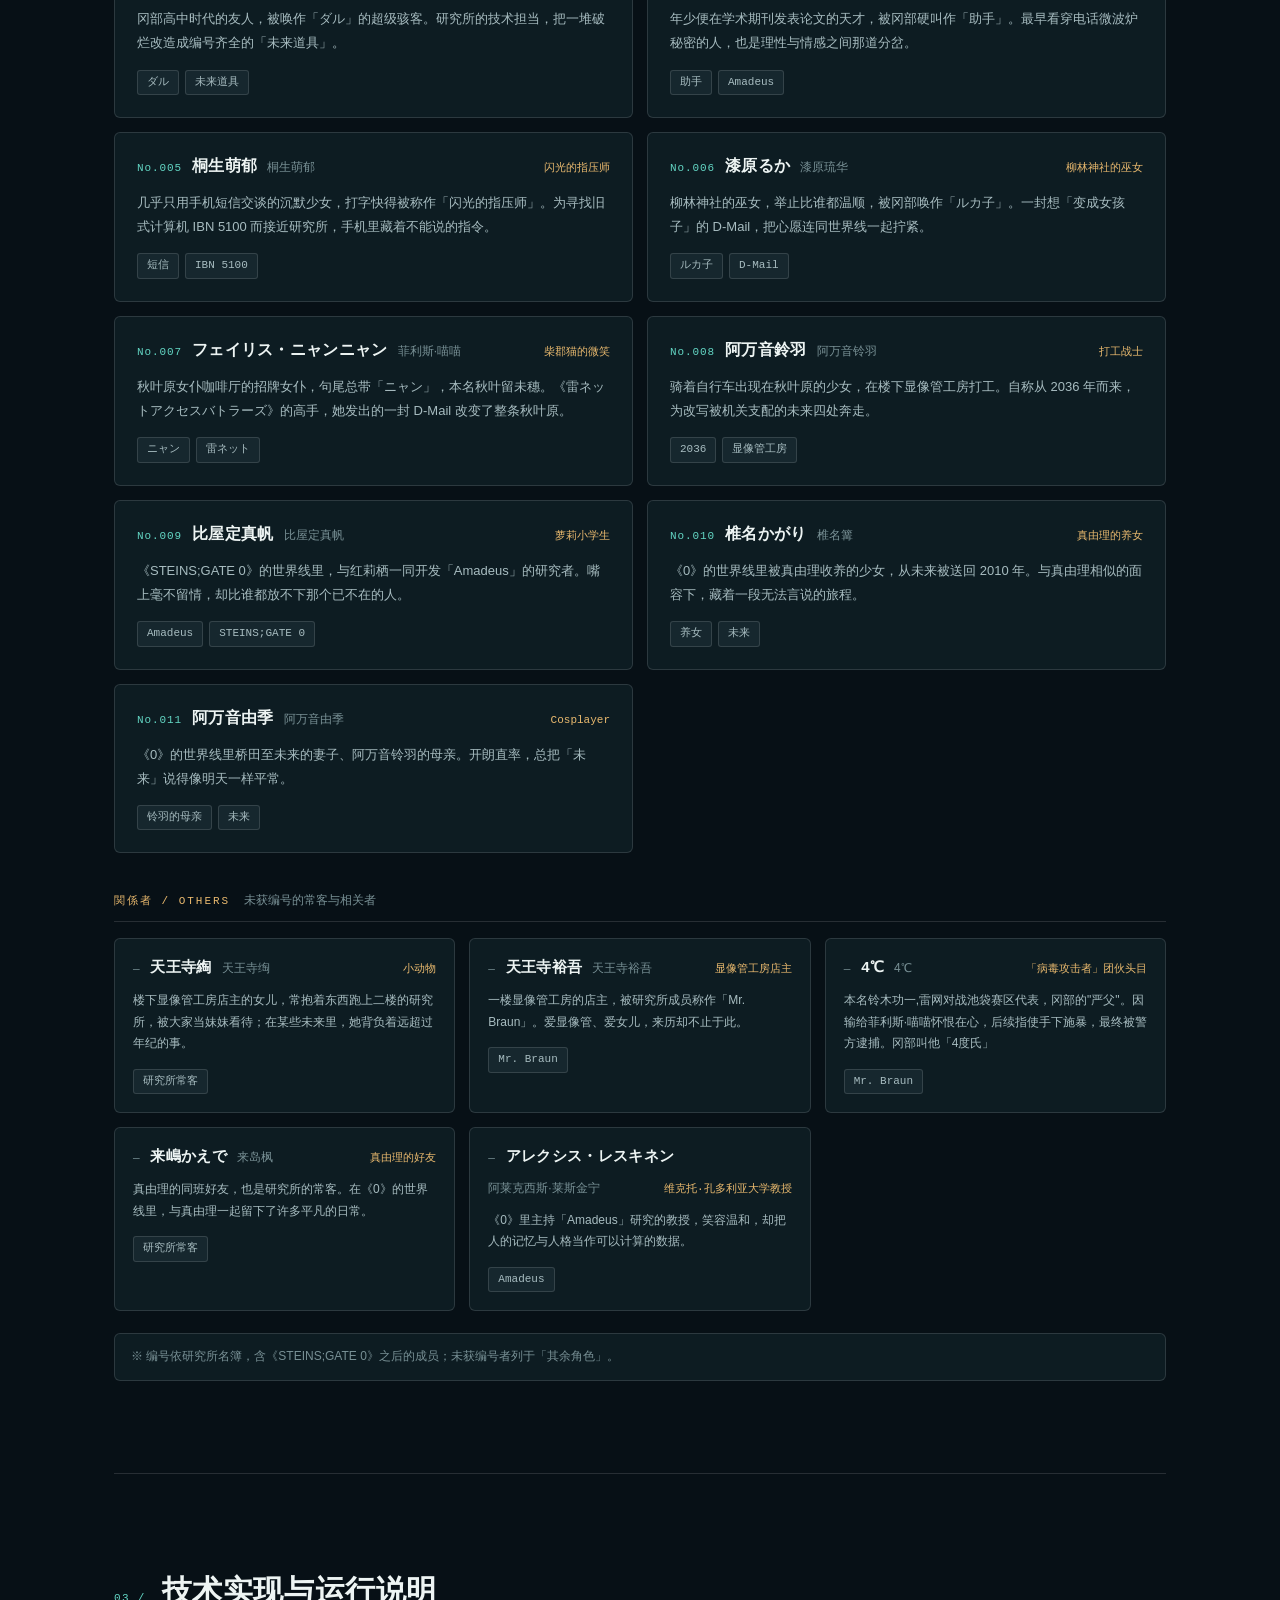
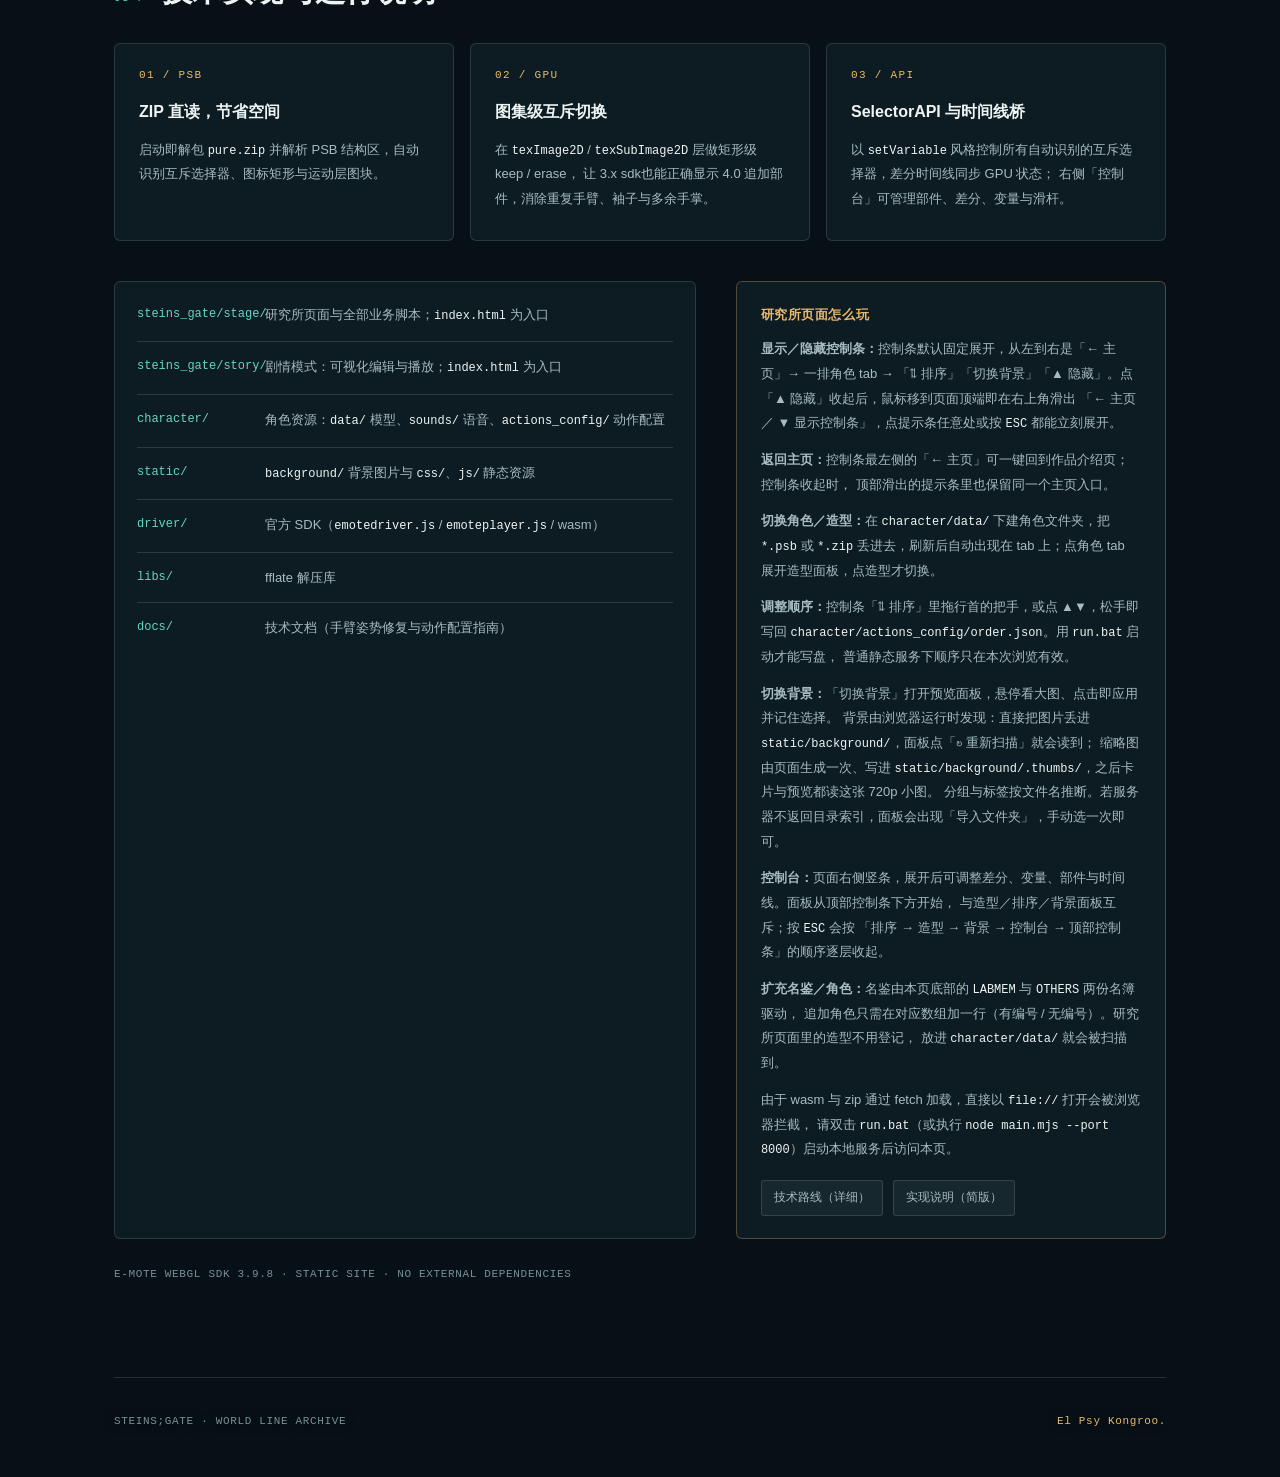
==== commit 1b02d4bd: "refactor: 页面容器 domain/ 改名 steins_gate/，LAB 页改名 stage/ - domain/ → steins_gate/（容器用项目名，便于后续加更多页面） - d" ====
--- a/index.html
+++ b/index.html
@@ -140,8 +140,8 @@
 
       <div class="tech-grid">
         <ul class="tech-list">
-          <li><b>domain/steins_gate/</b><span>研究所页面与全部业务脚本；<code>index.html</code> 为入口</span></li>
-          <li><b>domain/story/</b><span>剧情模式：可视化编辑与播放；<code>index.html</code> 为入口</span></li>
+          <li><b>steins_gate/stage/</b><span>研究所页面与全部业务脚本；<code>index.html</code> 为入口</span></li>
+          <li><b>steins_gate/story/</b><span>剧情模式：可视化编辑与播放；<code>index.html</code> 为入口</span></li>
           <li><b>character/</b><span>角色资源：<code>data/</code> 模型、<code>sounds/</code> 语音、<code>actions_config/</code> 动作配置</span></li>
           <li><b>static/</b><span><code>background/</code> 背景图片与 <code>css/</code>、<code>js/</code> 静态资源</span></li>
           <li><b>driver/</b><span>官方 SDK（<code>emotedriver.js</code> / <code>emoteplayer.js</code> / wasm）</span></li>
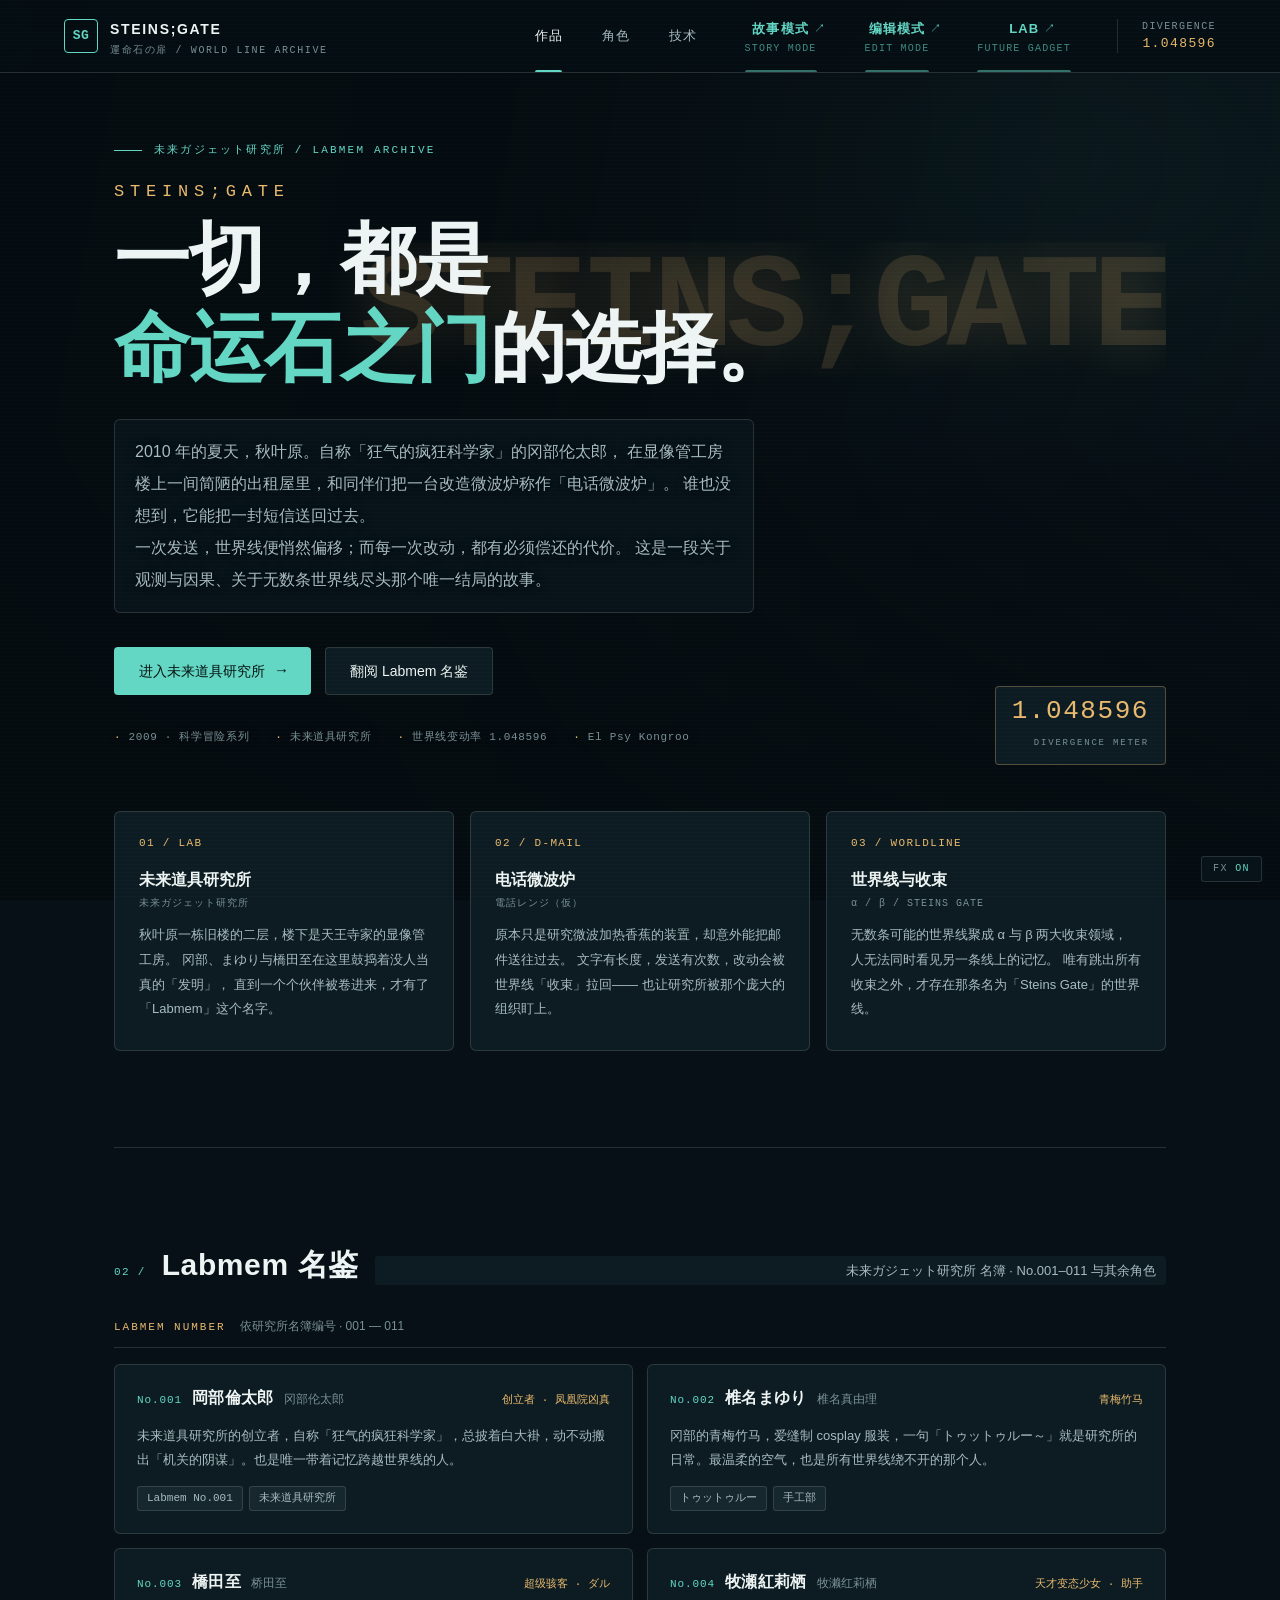
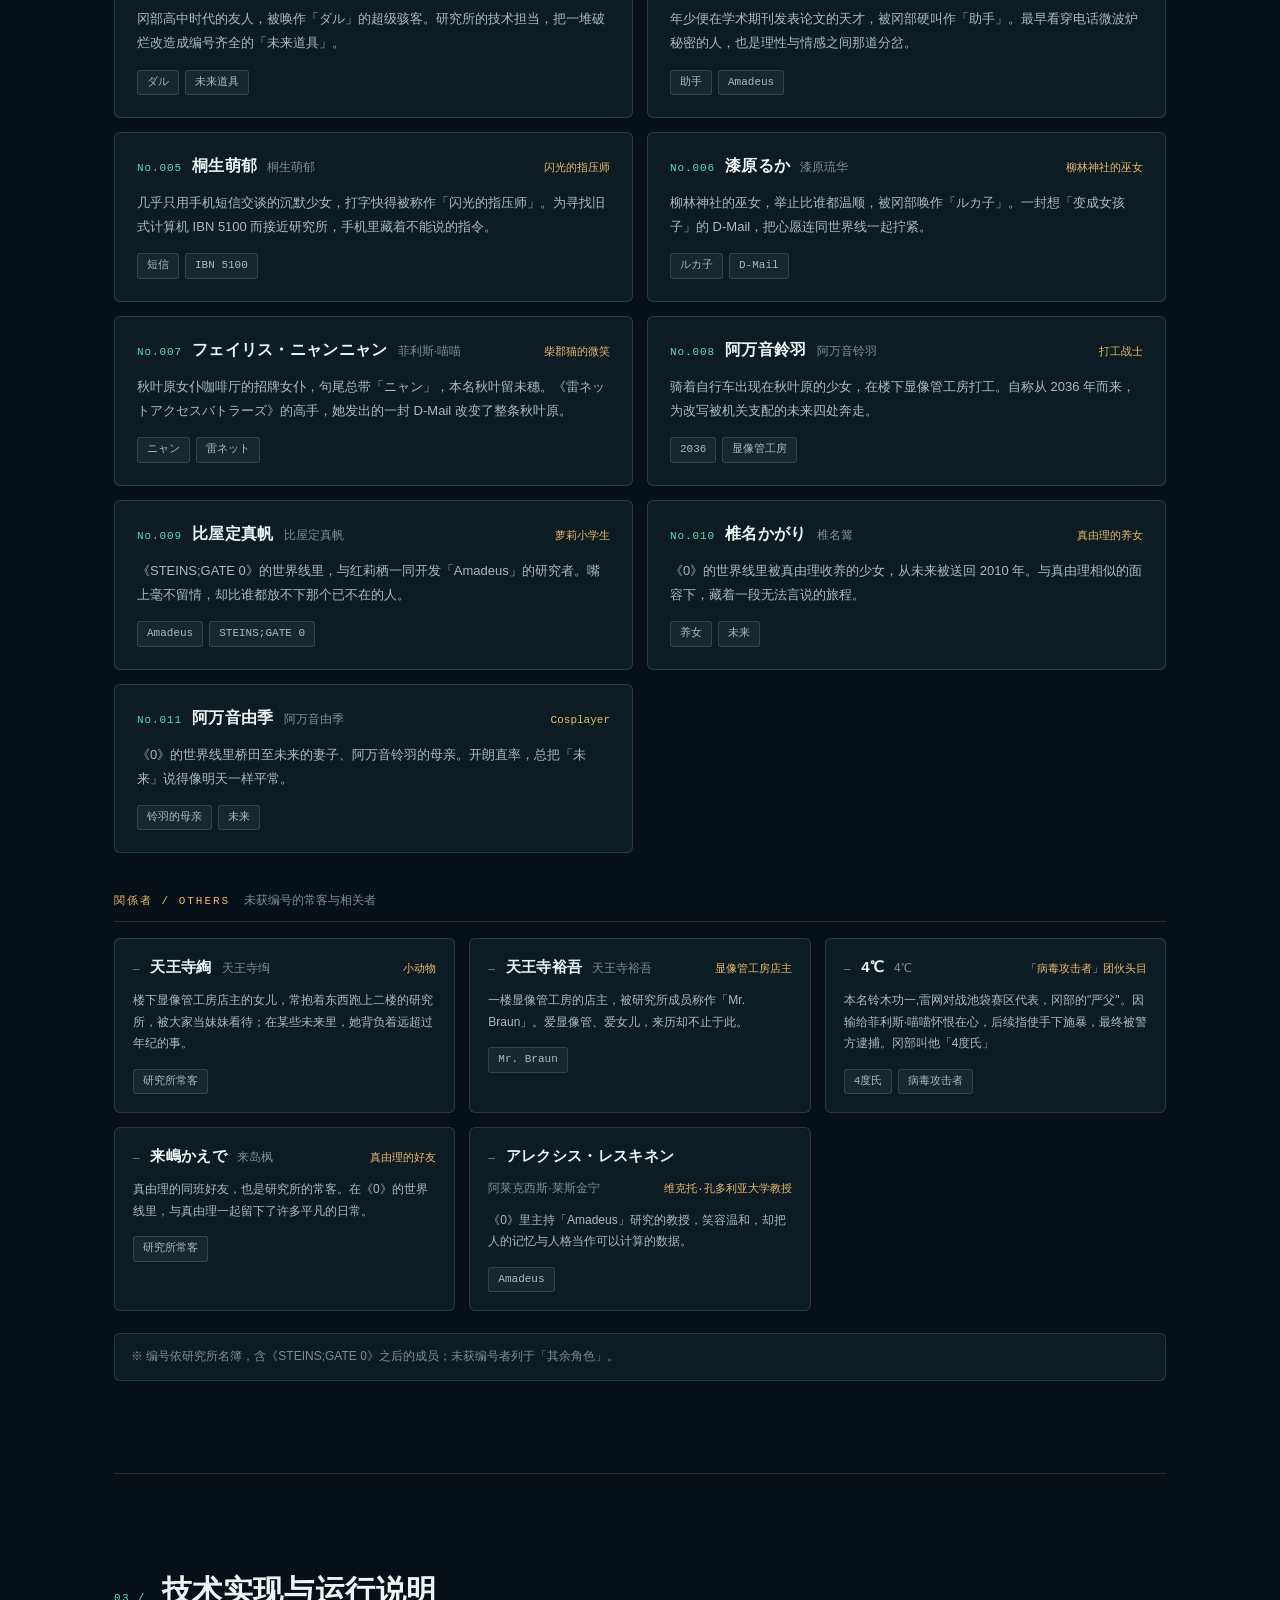
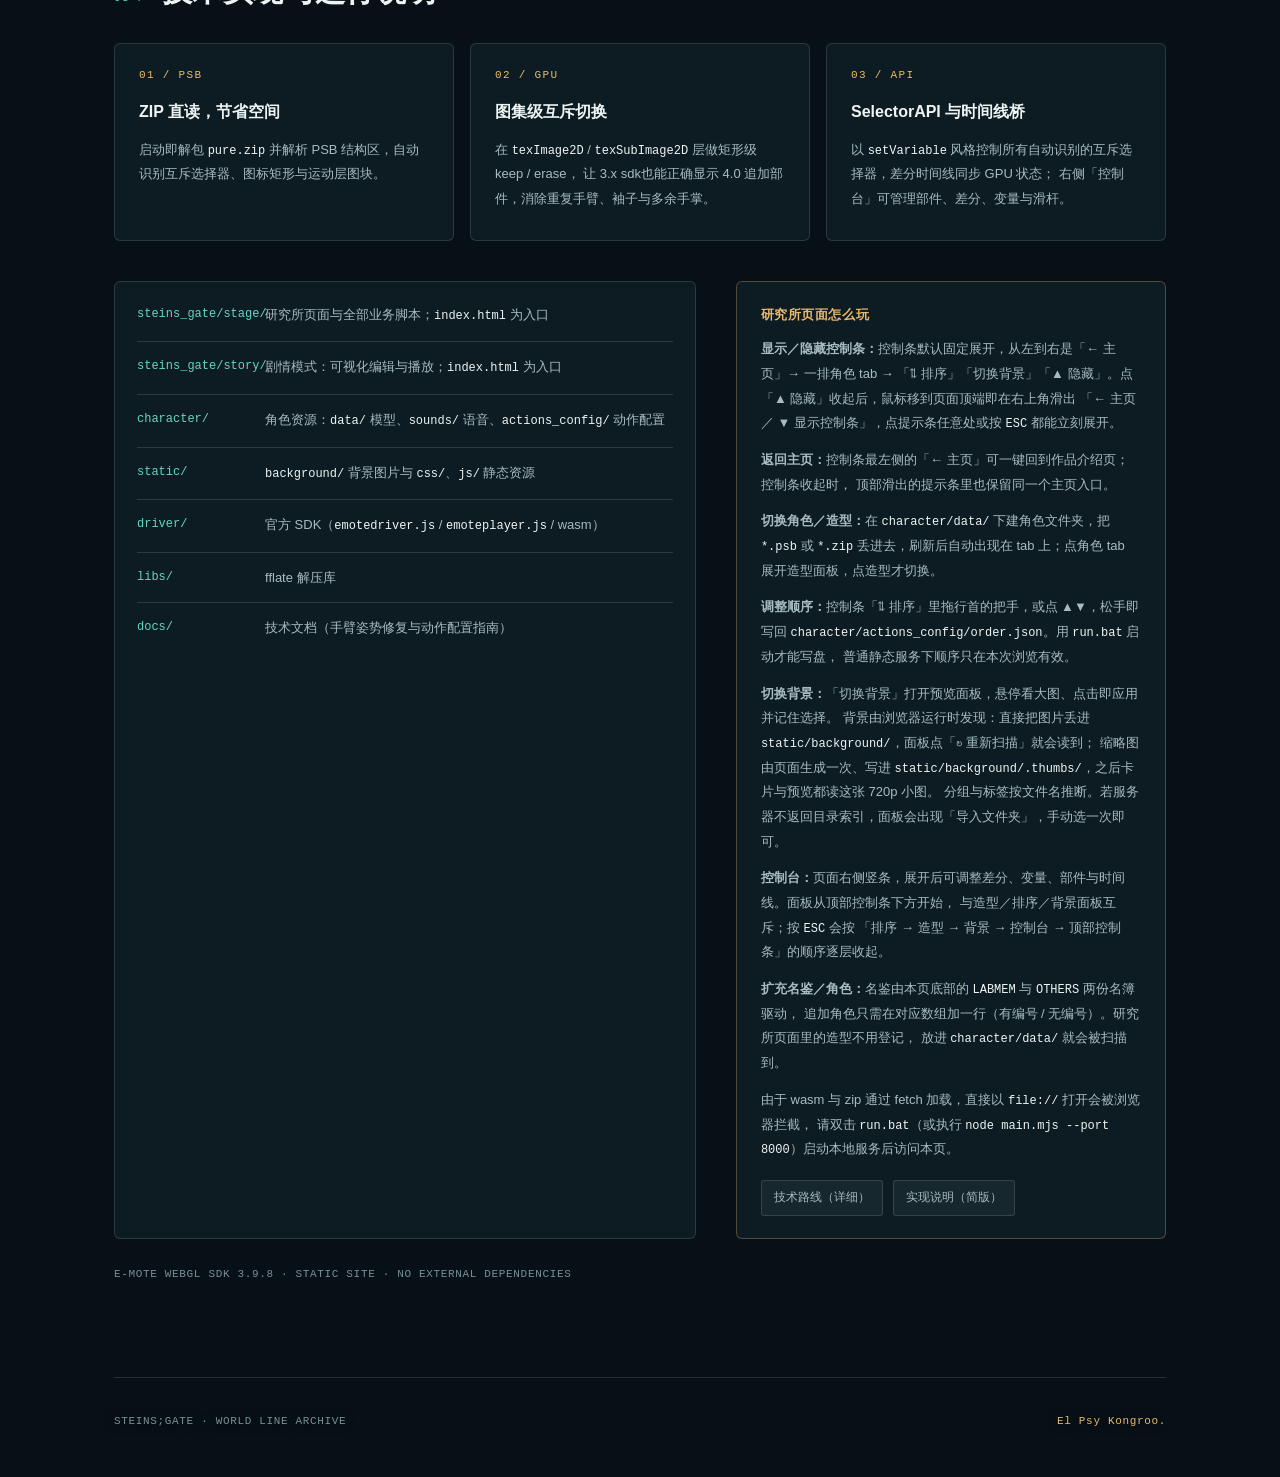
==== commit 70db024e: "feat: 完善 SG UI 还原并重构 SYSTEM 菜单与 LIVE 即时台词 - 主页故事模式旁新增编辑模式入口 - story 移除顶部控制栏与即时台词，SYSTEM 菜单按 PSB JSON" ====
--- a/index.html
+++ b/index.html
@@ -26,11 +26,15 @@
       <a class="tab is-active" href="#overview" data-section="overview" aria-current="page">作品</a>
       <a class="tab" href="#characters" data-section="characters">角色</a>
       <a class="tab" href="#tech" data-section="tech">技术</a>
-      <a class="tab tab--story" href="story/index.html" title="进入角色剧情模式">
+      <a class="tab tab--story" href="steins_gate/story/index.html" title="进入角色剧情模式">
         <span class="tab-main"><span class="tab-main-text">故事模式<span class="arrow" aria-hidden="true">&#8599;</span></span></span>
         <span class="tab-en">STORY MODE</span>
       </a>
-      <a class="tab tab--lab" href="steins_gate/index.html" title="推开门，走进未来道具研究所">
+      <a class="tab tab--edit" href="steins_gate/edit/index.html" title="打开剧本编辑工作台">
+        <span class="tab-main"><span class="tab-main-text">编辑模式<span class="arrow" aria-hidden="true">&#8599;</span></span></span>
+        <span class="tab-en">EDIT MODE</span>
+      </a>
+      <a class="tab tab--lab" href="steins_gate/stage/index.html" title="推开门，走进未来道具研究所">
         <span class="tab-main"><span class="tab-main-text">LAB<span class="arrow" aria-hidden="true">&#8599;</span></span></span>
         <span class="tab-en">FUTURE GADGET</span>
       </a>
@@ -53,7 +57,7 @@
           这是一段关于观测与因果、关于无数条世界线尽头那个唯一结局的故事。
         </p>
         <div class="hero-actions">
-          <a class="btn btn-primary" href="steins_gate/index.html">
+          <a class="btn btn-primary" href="steins_gate/stage/index.html">
             进入未来道具研究所 <span class="arrow" aria-hidden="true">&#8594;</span>
           </a>
           <a class="btn btn-ghost" href="#characters">翻阅 Labmem 名鉴</a>
--- a/static/css/style.css
+++ b/static/css/style.css
@@ -68,27 +68,27 @@
     background: var(--accent); border-radius: 2px 2px 0 0;
   }
   .tab-en { font: 400 10px/1 var(--mono); letter-spacing: .1em; color: var(--dim); }
-  /* 故事模式 / LAB 入口：与「作品 / 角色 / 技术」同规格（全高、同 padding），
+  /* 故事模式 / 编辑模式 / LAB 入口：与「作品 / 角色 / 技术」同规格（全高、同 padding），
      英文副标作为小字放在主标下方，仅用配色与底边区分，不做成小胶囊按钮。
-     两者共用同一套青色规格，只有最左侧的那个需要 margin-left 让开导航组。 */
-  .tab--story, .tab--lab {
+     三者共用同一套青色规格，只有最左侧的那个需要 margin-left 让开导航组。 */
+  .tab--story, .tab--edit, .tab--lab {
     margin-left: 8px; flex-direction: column; justify-content: center; align-items: center; gap: 4px;
     color: var(--accent); text-align: center;
   }
-  .tab--story::after, .tab--lab::after {
+  .tab--story::after, .tab--edit::after, .tab--lab::after {
     content: ""; position: absolute; left: 18px; right: 18px; bottom: 0; height: 2px;
     background: var(--accent); opacity: .5; border-radius: 2px 2px 0 0;
   }
-  .tab--story:hover, .tab--lab:hover { color: var(--accent); background: rgba(99, 214, 196, .09); }
-  .tab--story:hover::after, .tab--lab:hover::after { opacity: 1; }
-  .tab--story .tab-main, .tab--lab .tab-main { display: flex; align-items: center; justify-content: center;
+  .tab--story:hover, .tab--edit:hover, .tab--lab:hover { color: var(--accent); background: rgba(99, 214, 196, .09); }
+  .tab--story:hover::after, .tab--edit:hover::after, .tab--lab:hover::after { opacity: 1; }
+  .tab--story .tab-main, .tab--edit .tab-main, .tab--lab .tab-main { display: flex; align-items: center; justify-content: center;
     width: 100%; font-size: 13px; font-weight: 600; letter-spacing: .08em; }
   /* 箭头绝对定位到文字右侧、不占 flex 空间，保证主标文字与副标共用同一中心线 */
-  .tab--story .tab-main-text, .tab--lab .tab-main-text { position: relative; display: inline-block; }
-  .tab--story .tab-en, .tab--lab .tab-en { width: 100%; text-align: center;
+  .tab--story .tab-main-text, .tab--edit .tab-main-text, .tab--lab .tab-main-text { position: relative; display: inline-block; }
+  .tab--story .tab-en, .tab--edit .tab-en, .tab--lab .tab-en { width: 100%; text-align: center;
     color: rgba(99, 214, 196, .62); letter-spacing: .12em; }
-  .tab--story:hover .tab-en, .tab--lab:hover .tab-en { color: rgba(99, 214, 196, .9); }
-  .tab--story .arrow, .tab--lab .arrow {
+  .tab--story:hover .tab-en, .tab--edit:hover .tab-en, .tab--lab:hover .tab-en { color: rgba(99, 214, 196, .9); }
+  .tab--story .arrow, .tab--edit .arrow, .tab--lab .arrow {
     position: absolute; left: calc(100% + 5px); top: 50%; transform: translateY(-50%);
     font: 400 11px/1 var(--mono); letter-spacing: 0; }
   .divergence { flex: none; padding-left: 24px; border-left: 1px solid var(--line);
@@ -246,10 +246,10 @@
     .tabs { height: 52px; width: 100%; margin-left: 0; overflow-x: auto; order: 3; }
     .tab { padding: 0 13px; font-size: 12px; }
     .tab.is-active::after { left: 13px; right: 13px; }
-    .tab--story, .tab--lab { margin-left: 4px; gap: 2px; }
-    .tab--story::after, .tab--lab::after { left: 13px; right: 13px; }
-    .tab--story .tab-main, .tab--lab .tab-main { font-size: 12px; }
-    .tab--story .tab-en, .tab--lab .tab-en { font-size: 9px; }
+    .tab--story, .tab--edit, .tab--lab { margin-left: 4px; gap: 2px; }
+    .tab--story::after, .tab--edit::after, .tab--lab::after { left: 13px; right: 13px; }
+    .tab--story .tab-main, .tab--edit .tab-main, .tab--lab .tab-main { font-size: 12px; }
+    .tab--story .tab-en, .tab--edit .tab-en, .tab--lab .tab-en { font-size: 9px; }
     .brand-sub { display: none; }
     .hero { min-height: auto; padding: 64px 0 52px; }
     .roster, .roster--others { grid-template-columns: 1fr; }
